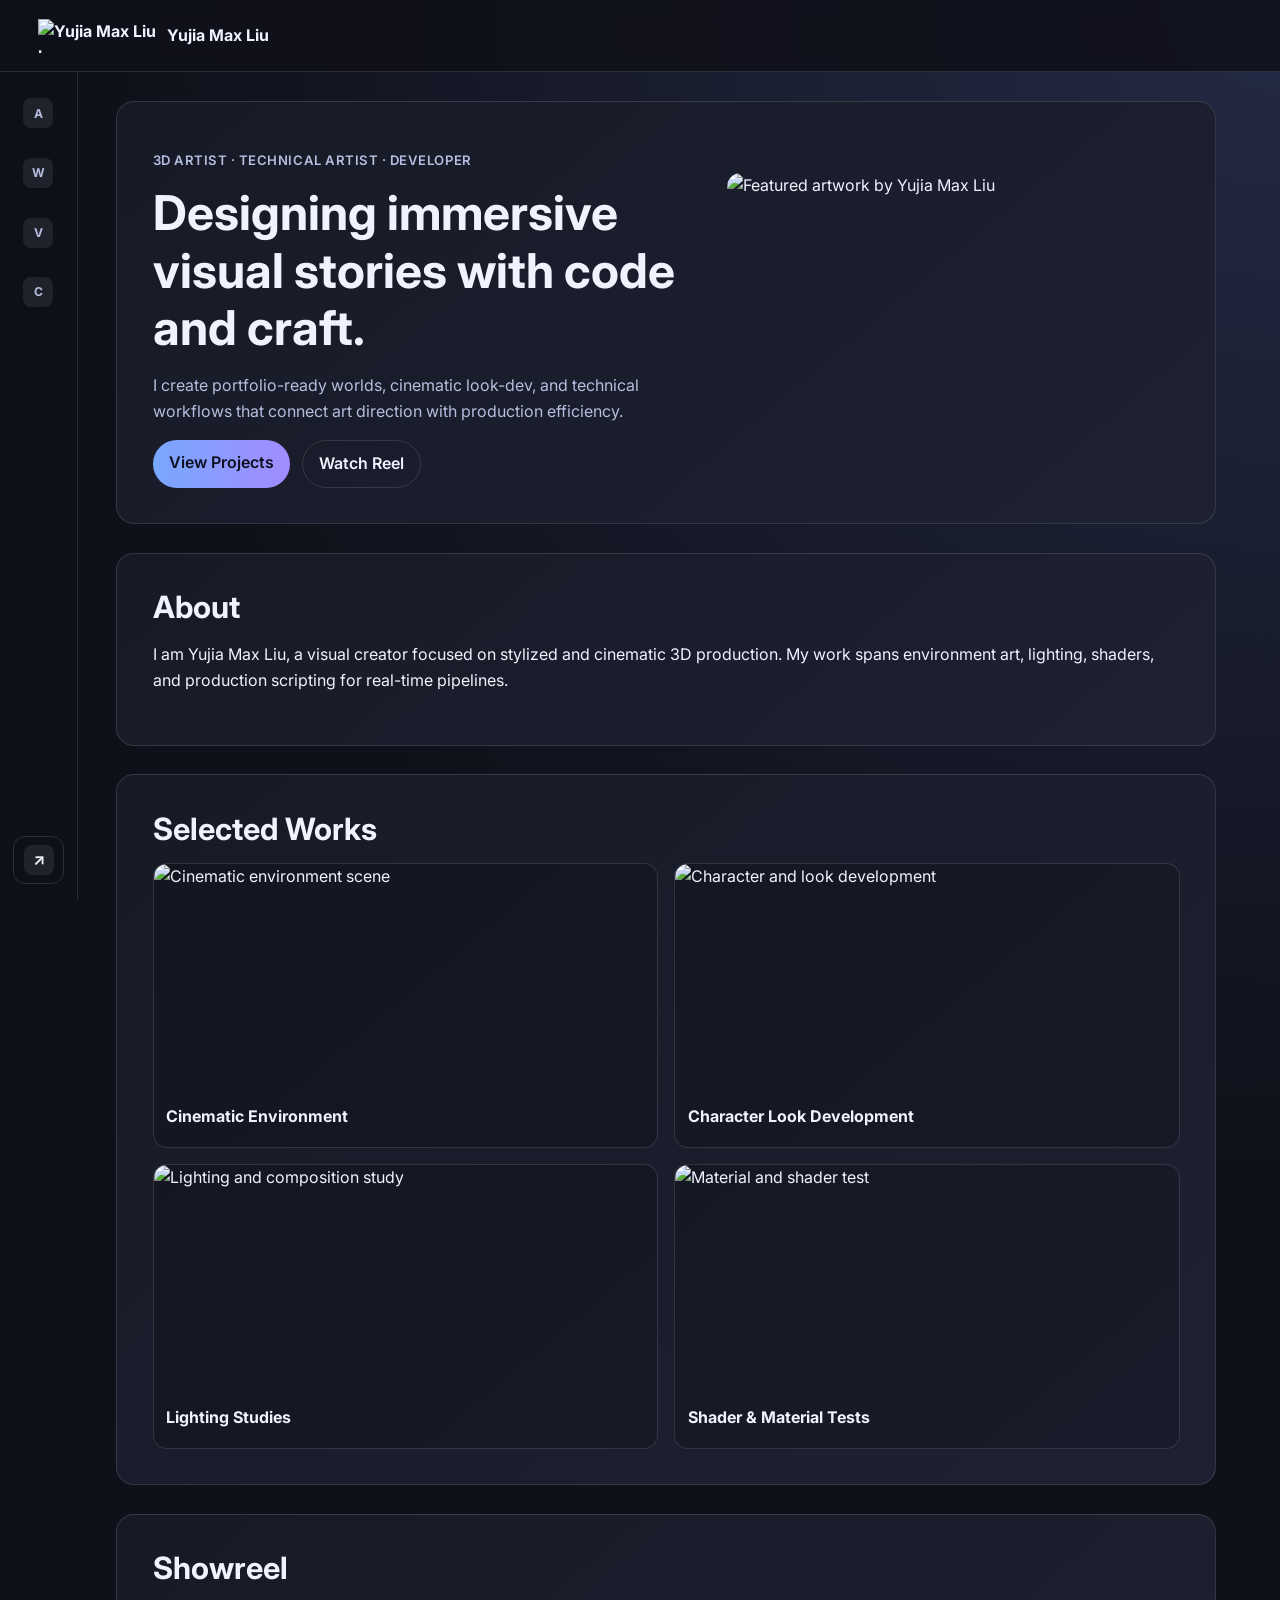
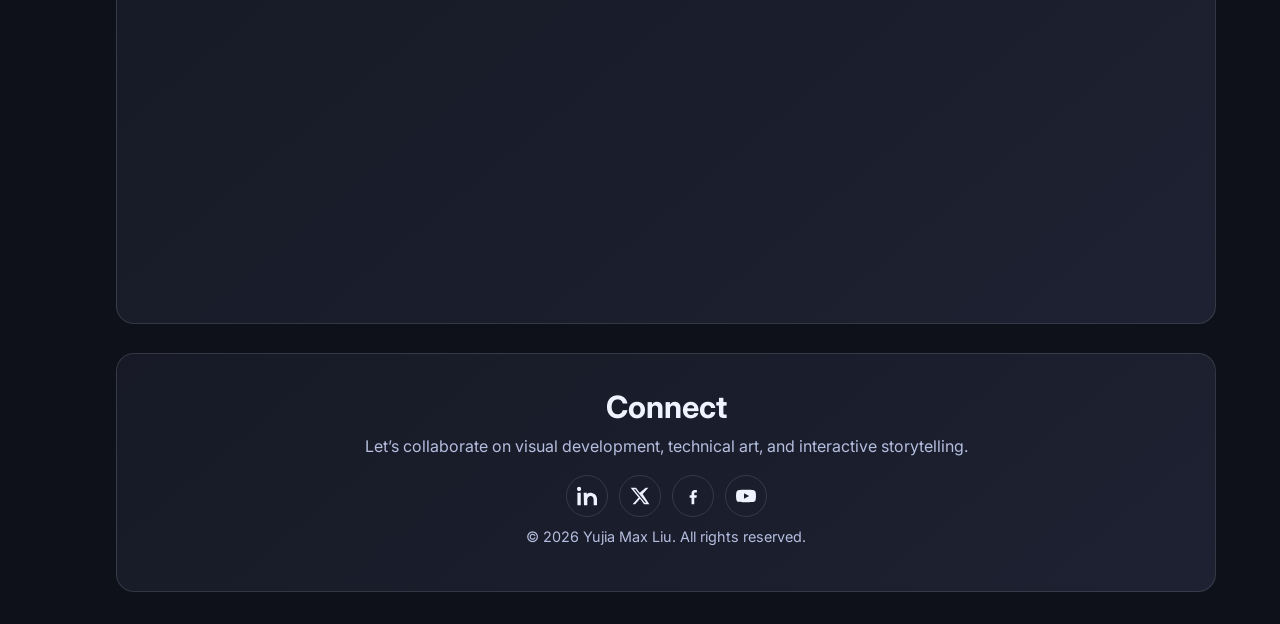
==== index.html @ c470c007 "Refine sidebar share area and fix logo proportions" ====
<!DOCTYPE html>
<html lang="en">
  <head>
    <meta charset="UTF-8" />
    <meta name="viewport" content="width=device-width, initial-scale=1.0" />
    <meta
      name="description"
      content="Yujia Max Liu portfolio featuring 3D art, technical art, and creative coding work."
    />
    <title>Yujia Max Liu | Portfolio</title>
    <link rel="preconnect" href="https://fonts.googleapis.com" />
    <link rel="preconnect" href="https://fonts.gstatic.com" crossorigin />
    <link
      href="https://fonts.googleapis.com/css2?family=Inter:wght@400;500;600;700;800&display=swap"
      rel="stylesheet"
    />
    <link rel="stylesheet" href="style.css" />
  </head>
  <body>
    <header class="top-bar" id="top">
      <a class="brand" href="#top">
        <img
          src="Resources/Wix/HOME _ Yujia Max Liu_files/Liu_WP_Logo_4x.png"
          alt="Yujia Max Liu logo"
        />
        <span>Yujia Max Liu</span>
      </a>

      <button
        class="menu-toggle"
        type="button"
        aria-label="Open navigation menu"
        aria-controls="sidebarNav"
        aria-expanded="false"
      >
        <span></span>
        <span></span>
        <span></span>
      </button>
    </header>

    <div class="sidebar-overlay" data-close-sidebar></div>

    <nav class="sidebar" id="sidebarNav" aria-label="Primary">
      <a href="#about">
        <span class="nav-icon" aria-hidden="true">A</span>
        <span class="nav-label">About</span>
      </a>
      <a href="#works">
        <span class="nav-icon" aria-hidden="true">W</span>
        <span class="nav-label">Works</span>
      </a>
      <a href="#video">
        <span class="nav-icon" aria-hidden="true">V</span>
        <span class="nav-label">Video</span>
      </a>
      <a href="#contact">
        <span class="nav-icon" aria-hidden="true">C</span>
        <span class="nav-label">Contact</span>
      </a>

      <div class="sidebar-share" aria-label="Share links">
        <span class="share-icon" aria-hidden="true">↗</span>
        <div class="share-links">
          <a href="https://www.linkedin.com/in/maxlyj/" target="_blank" rel="noreferrer noopener" aria-label="LinkedIn">
            <svg viewBox="0 0 24 24" role="img" aria-hidden="true"><path d="M4.98 3.5C4.98 4.88 3.86 6 2.48 6S0 4.88 0 3.5 1.12 1 2.5 1s2.48 1.12 2.48 2.5zM.5 8h4V23h-4zM8 8h3.8v2.05h.05c.53-1 1.84-2.05 3.79-2.05C19.9 8 24 10.47 24 16.04V23h-4v-6.14c0-2.93-1.05-4.93-3.68-4.93-2 0-3.18 1.35-3.7 2.65-.2.46-.24 1.1-.24 1.74V23h-4z"/></svg>
          </a>
          <a href="https://twitter.com/MaXLYJ" target="_blank" rel="noreferrer noopener" aria-label="X / Twitter">
            <svg viewBox="0 0 24 24" role="img" aria-hidden="true"><path d="M18.9 2H22l-6.77 7.74L23.2 22h-6.26l-4.9-6.67L6.2 22H3.1l7.25-8.3L.8 2h6.42l4.43 6.08zm-1.1 18h1.73L6.35 3.9H4.5z"/></svg>
          </a>
          <a href="https://www.facebook.com/profile.php?id=100037110704452" target="_blank" rel="noreferrer noopener" aria-label="Facebook">
            <svg viewBox="0 0 24 24" role="img" aria-hidden="true"><path d="M13.5 22v-8h2.7l.4-3H13.5V9.1c0-.86.28-1.44 1.52-1.44h1.65V5.02c-.29-.04-1.27-.12-2.42-.12-2.4 0-4.05 1.47-4.05 4.17V11H8v3h2.25v8z"/></svg>
          </a>
          <a href="https://www.youtube.com/channel/UCsTJWUWtjZ3G5McRhqMrmkw" target="_blank" rel="noreferrer noopener" aria-label="YouTube channel">
            <svg viewBox="0 0 24 24" role="img" aria-hidden="true"><path d="M23.5 7.2a3 3 0 0 0-2.1-2.13C19.5 4.5 12 4.5 12 4.5s-7.5 0-9.4.57A3 3 0 0 0 .5 7.2 31.4 31.4 0 0 0 0 12a31.4 31.4 0 0 0 .5 4.8 3 3 0 0 0 2.1 2.13c1.9.57 9.4.57 9.4.57s7.5 0 9.4-.57a3 3 0 0 0 2.1-2.13A31.4 31.4 0 0 0 24 12a31.4 31.4 0 0 0-.5-4.8zM9.6 15.2V8.8l6.2 3.2z"/></svg>
          </a>
        </div>
      </div>
    </nav>

    <main>
      <section class="hero">
        <div class="hero-copy">
          <p class="eyebrow">3D Artist · Technical Artist · Developer</p>
          <h1>Designing immersive visual stories with code and craft.</h1>
          <p>
            I create portfolio-ready worlds, cinematic look-dev, and technical
            workflows that connect art direction with production efficiency.
          </p>
          <div class="hero-actions">
            <a class="btn primary" href="#works">View Projects</a>
            <a class="btn ghost" href="#video">Watch Reel</a>
          </div>
        </div>

        <div class="hero-media">
          <img
            src="Resources/Wix/HOME _ Yujia Max Liu_files/6275d4_dedc3d0f1b80454eb3e0818931d1a4f1~mv2.jpg"
            alt="Featured artwork by Yujia Max Liu"
          />
        </div>
      </section>

      <section class="about" id="about">
        <h2>About</h2>
        <p>
          I am Yujia Max Liu, a visual creator focused on stylized and cinematic
          3D production. My work spans environment art, lighting, shaders, and
          production scripting for real-time pipelines.
        </p>
      </section>

      <section class="works" id="works">
        <h2>Selected Works</h2>
        <div class="gallery">
          <article class="card">
            <img
              src="Resources/Wix/HOME _ Yujia Max Liu_files/6275d4_0acb6eb0a34d41fc8f08f3c4eae91ecbf000.jpg"
              alt="Cinematic environment scene"
            />
            <h3>Cinematic Environment</h3>
          </article>
          <article class="card">
            <img
              src="Resources/Wix/HOME _ Yujia Max Liu_files/6275d4_a7082ee4aa4f4a4790658c0bfb7d6c0af000.jpg"
              alt="Character and look development"
            />
            <h3>Character Look Development</h3>
          </article>
          <article class="card">
            <img
              src="Resources/Wix/HOME _ Yujia Max Liu_files/6275d4_79561fe54d1d4c429bf66be91875a65af000.jpg"
              alt="Lighting and composition study"
            />
            <h3>Lighting Studies</h3>
          </article>
          <article class="card">
            <img
              src="Resources/Wix/HOME _ Yujia Max Liu_files/6275d4_3a7cfeefce354f47a3798ec24745223e~mv2.jpg"
              alt="Material and shader test"
            />
            <h3>Shader & Material Tests</h3>
          </article>
        </div>
      </section>

      <section class="video" id="video">
        <h2>Showreel</h2>
        <div class="video-grid">
          <iframe
            src="https://www.youtube.com/embed/iWwiLjxCKfI"
            title="Yujia Max Liu showreel"
            loading="lazy"
            allow="accelerometer; autoplay; clipboard-write; encrypted-media; gyroscope; picture-in-picture; web-share"
            allowfullscreen
          ></iframe>
          <iframe
            src="https://www.youtube.com/embed/Go_2zuEATvg"
            title="Yujia Max Liu featured breakdown"
            loading="lazy"
            allow="accelerometer; autoplay; clipboard-write; encrypted-media; gyroscope; picture-in-picture; web-share"
            allowfullscreen
          ></iframe>
        </div>
      </section>
    </main>

    <footer class="site-footer" id="contact">
      <h2>Connect</h2>
      <p>
        Let’s collaborate on visual development, technical art, and interactive
        storytelling.
      </p>
      <div class="social-links" aria-label="Social media links">
        <a
          href="https://www.linkedin.com/in/maxlyj/"
          target="_blank"
          rel="noreferrer noopener"
          aria-label="LinkedIn"
        >
          <svg viewBox="0 0 24 24" role="img" aria-hidden="true"><path d="M4.98 3.5C4.98 4.88 3.86 6 2.48 6S0 4.88 0 3.5 1.12 1 2.5 1s2.48 1.12 2.48 2.5zM.5 8h4V23h-4zM8 8h3.8v2.05h.05c.53-1 1.84-2.05 3.79-2.05C19.9 8 24 10.47 24 16.04V23h-4v-6.14c0-2.93-1.05-4.93-3.68-4.93-2 0-3.18 1.35-3.7 2.65-.2.46-.24 1.1-.24 1.74V23h-4z"/></svg>
        </a>
        <a
          href="https://twitter.com/MaXLYJ"
          target="_blank"
          rel="noreferrer noopener"
          aria-label="X / Twitter"
        >
          <svg viewBox="0 0 24 24" role="img" aria-hidden="true"><path d="M18.9 2H22l-6.77 7.74L23.2 22h-6.26l-4.9-6.67L6.2 22H3.1l7.25-8.3L.8 2h6.42l4.43 6.08zm-1.1 18h1.73L6.35 3.9H4.5z"/></svg>
        </a>
        <a
          href="https://www.facebook.com/profile.php?id=100037110704452"
          target="_blank"
          rel="noreferrer noopener"
          aria-label="Facebook"
        >
          <svg viewBox="0 0 24 24" role="img" aria-hidden="true"><path d="M13.5 22v-8h2.7l.4-3H13.5V9.1c0-.86.28-1.44 1.52-1.44h1.65V5.02c-.29-.04-1.27-.12-2.42-.12-2.4 0-4.05 1.47-4.05 4.17V11H8v3h2.25v8z"/></svg>
        </a>
        <a
          href="https://www.youtube.com/channel/UCsTJWUWtjZ3G5McRhqMrmkw"
          target="_blank"
          rel="noreferrer noopener"
          aria-label="YouTube channel"
        >
          <svg viewBox="0 0 24 24" role="img" aria-hidden="true"><path d="M23.5 7.2a3 3 0 0 0-2.1-2.13C19.5 4.5 12 4.5 12 4.5s-7.5 0-9.4.57A3 3 0 0 0 .5 7.2 31.4 31.4 0 0 0 0 12a31.4 31.4 0 0 0 .5 4.8 3 3 0 0 0 2.1 2.13c1.9.57 9.4.57 9.4.57s7.5 0 9.4-.57a3 3 0 0 0 2.1-2.13A31.4 31.4 0 0 0 24 12a31.4 31.4 0 0 0-.5-4.8zM9.6 15.2V8.8l6.2 3.2z"/></svg>
        </a>
      </div>
      <p class="copyright">
        © <span id="year"></span> Yujia Max Liu. All rights reserved.
      </p>
    </footer>

    <script src="script.js"></script>
  </body>
</html>
---- style.css ----
:root {
  --bg: #0f111a;
  --panel: #171a26;
  --panel-2: #1d2131;
  --text: #eff2ff;
  --muted: #b5bedf;
  --accent: #78a8ff;
  --accent-2: #a28bff;
  --line: rgba(255, 255, 255, 0.12);
  --top-bar-height: 72px;
  --sidebar-collapsed: 78px;
  --sidebar-expanded: 230px;
}

* {
  box-sizing: border-box;
}

html,
body {
  margin: 0;
  padding: 0;
}

body {
  font-family: "Inter", system-ui, -apple-system, sans-serif;
  color: var(--text);
  background: radial-gradient(circle at top right, #232a44 0%, var(--bg) 45%);
  line-height: 1.6;
  min-height: 100vh;
}

body.sidebar-open {
  overflow: hidden;
}

a {
  color: inherit;
}

.top-bar {
  position: sticky;
  top: 0;
  z-index: 30;
  min-height: var(--top-bar-height);
  display: flex;
  justify-content: space-between;
  align-items: center;
  padding: 0.9rem clamp(1rem, 3vw, 3rem);
  backdrop-filter: blur(8px);
  background: rgba(15, 17, 26, 0.88);
  border-bottom: 1px solid var(--line);
}

.brand {
  display: inline-flex;
  align-items: center;
  gap: 0.55rem;
  text-decoration: none;
  font-weight: 700;
}

.brand img {
  height: 34px;
  width: auto;
  max-width: 120px;
  object-fit: contain;
}

.menu-toggle {
  width: 44px;
  height: 44px;
  border-radius: 12px;
  border: 1px solid var(--line);
  background: rgba(255, 255, 255, 0.03);
  display: none;
  align-items: center;
  justify-content: center;
  gap: 0.28rem;
  flex-direction: column;
  cursor: pointer;
}

.menu-toggle span {
  width: 17px;
  height: 2px;
  border-radius: 999px;
  background: var(--text);
}

.sidebar {
  position: fixed;
  left: 0;
  top: var(--top-bar-height);
  height: calc(100vh - var(--top-bar-height));
  width: var(--sidebar-collapsed);
  z-index: 25;
  background: rgba(15, 17, 26, 0.92);
  border-right: 1px solid var(--line);
  padding: 1rem 0.8rem;
  display: flex;
  flex-direction: column;
  gap: 0.55rem;
  transition: width 0.35s ease, transform 0.32s ease;
  overflow: hidden;
}

.sidebar:hover,
.sidebar:focus-within {
  width: var(--sidebar-expanded);
}

.sidebar a {
  text-decoration: none;
  display: flex;
  align-items: center;
  gap: 0.7rem;
  padding: 0.65rem;
  border-radius: 12px;
  color: var(--muted);
  white-space: nowrap;
}

.sidebar a:hover {
  background: rgba(120, 168, 255, 0.12);
  color: var(--text);
}


.sidebar-share {
  margin-top: auto;
  border: 1px solid var(--line);
  border-radius: 12px;
  padding: 0.5rem;
  display: flex;
  align-items: center;
  justify-content: center;
  min-height: 44px;
  overflow: hidden;
}

.share-icon {
  display: grid;
  place-items: center;
  width: 30px;
  height: 30px;
  border-radius: 8px;
  background: rgba(255, 255, 255, 0.08);
  color: var(--text);
  font-size: 1rem;
  font-weight: 700;
}

.share-links {
  display: flex;
  gap: 0.45rem;
  opacity: 0;
  max-width: 0;
  transform: translateX(-6px);
  transition: opacity 0.22s ease, transform 0.22s ease, max-width 0.28s ease;
}

.share-links a {
  width: 30px;
  height: 30px;
  min-width: 30px;
  padding: 0;
  border-radius: 8px;
  display: grid;
  place-items: center;
  color: var(--text);
}

.share-links a:hover {
  background: rgba(120, 168, 255, 0.2);
}

.share-links svg {
  width: 16px;
  height: 16px;
  fill: currentColor;
}

.sidebar:hover .share-icon,
.sidebar:focus-within .share-icon {
  display: none;
}

.sidebar:hover .share-links,
.sidebar:focus-within .share-links {
  opacity: 1;
  max-width: 180px;
  transform: translateX(0);
}

.nav-icon {
  min-width: 30px;
  width: 30px;
  height: 30px;
  border-radius: 8px;
  display: grid;
  place-items: center;
  background: rgba(255, 255, 255, 0.08);
  font-size: 0.76rem;
  font-weight: 700;
  letter-spacing: 0.02em;
}

.nav-label {
  opacity: 0;
  transform: translateX(-6px);
  transition: opacity 0.22s ease, transform 0.22s ease;
}

.sidebar:hover .nav-label,
.sidebar:focus-within .nav-label {
  opacity: 1;
  transform: translateX(0);
}

.sidebar-overlay {
  display: none;
}

main,
.site-footer {
  width: min(1100px, 92vw);
  margin-left: calc(var(--sidebar-collapsed) + 2.4rem);
  margin-right: auto;
}

.hero,
.about,
.works,
.video,
.site-footer {
  margin-top: 1.8rem;
  border: 1px solid var(--line);
  border-radius: 18px;
  background: linear-gradient(140deg, var(--panel) 0%, var(--panel-2) 100%);
  padding: clamp(1.1rem, 3vw, 2.2rem);
}

.hero {
  display: grid;
  gap: 1.3rem;
  grid-template-columns: 1.1fr 0.9fr;
  align-items: center;
}

.eyebrow {
  color: var(--accent);
  font-weight: 600;
  letter-spacing: 0.04em;
  text-transform: uppercase;
  font-size: 0.82rem;
}

h1,
h2,
h3 {
  margin: 0 0 0.5rem;
  line-height: 1.2;
}

h1 {
  font-size: clamp(1.8rem, 4.1vw, 3rem);
}

h2 {
  font-size: clamp(1.3rem, 2.4vw, 2rem);
}

.hero-copy p {
  color: var(--muted);
}

.hero-actions {
  margin-top: 1rem;
  display: flex;
  gap: 0.8rem;
  flex-wrap: wrap;
}

.btn {
  text-decoration: none;
  font-weight: 600;
  border-radius: 999px;
  padding: 0.64rem 1rem;
  border: 1px solid var(--line);
}

.btn.primary {
  background: linear-gradient(90deg, var(--accent) 0%, var(--accent-2) 100%);
  color: #0e1020;
  border: none;
}

.btn.ghost {
  color: var(--text);
}

.hero-media img {
  width: 100%;
  border-radius: 14px;
  object-fit: cover;
  min-height: 280px;
}

.gallery {
  margin-top: 1rem;
  display: grid;
  grid-template-columns: repeat(2, minmax(0, 1fr));
  gap: 1rem;
}

.card {
  border: 1px solid var(--line);
  border-radius: 14px;
  overflow: hidden;
  background: rgba(0, 0, 0, 0.16);
}

.card img {
  width: 100%;
  height: 230px;
  object-fit: cover;
  display: block;
}

.card h3 {
  padding: 0.8rem;
  font-size: 1rem;
}

.video-grid {
  margin-top: 1rem;
  display: grid;
  grid-template-columns: repeat(2, minmax(0, 1fr));
  gap: 1rem;
}

.video-grid iframe {
  width: 100%;
  aspect-ratio: 16 / 9;
  border: 0;
  border-radius: 12px;
}

.site-footer {
  margin-bottom: 2rem;
  text-align: center;
}

.site-footer p {
  color: var(--muted);
  margin: 0.5rem auto;
  max-width: 62ch;
}

.social-links {
  margin-top: 1rem;
  display: flex;
  justify-content: center;
  gap: 0.7rem;
}

.social-links a {
  width: 42px;
  height: 42px;
  border-radius: 50%;
  border: 1px solid var(--line);
  display: grid;
  place-items: center;
  transition: transform 0.2s ease, border-color 0.2s ease;
}

.social-links a:hover {
  transform: translateY(-2px);
  border-color: var(--accent);
}

.social-links svg {
  width: 20px;
  height: 20px;
  fill: var(--text);
}

.copyright {
  margin-top: 0.9rem;
  font-size: 0.9rem;
}

@media (max-width: 980px) {
  .menu-toggle {
    display: inline-flex;
  }

  .sidebar {
    width: min(78vw, 290px);
    transform: translateX(-100%);
    box-shadow: none;
  }

  .sidebar:hover,
  .sidebar:focus-within {
    width: min(78vw, 290px);
  }

  .sidebar .nav-label {
    opacity: 1;
    transform: none;
  }


  .sidebar .share-icon {
    display: none;
  }

  .sidebar .share-links {
    opacity: 1;
    max-width: 180px;
    transform: none;
  }

  .sidebar.is-open {
    transform: translateX(0);
    box-shadow: 14px 0 28px rgba(0, 0, 0, 0.45);
  }

  .sidebar-overlay {
    display: block;
    position: fixed;
    inset: var(--top-bar-height) 0 0 0;
    background: rgba(3, 6, 18, 0.6);
    z-index: 24;
    opacity: 0;
    pointer-events: none;
    transition: opacity 0.3s ease;
  }

  .sidebar-overlay.is-open {
    opacity: 1;
    pointer-events: auto;
  }

  main,
  .site-footer {
    width: min(1100px, 92vw);
    margin: 0 auto;
  }
}

@media (max-width: 860px) {
  .hero,
  .video-grid {
    grid-template-columns: 1fr;
  }
}

@media (max-width: 640px) {
  .brand span {
    font-size: 0.96rem;
  }

  .gallery {
    grid-template-columns: 1fr;
  }

  .card img {
    height: 210px;
  }
}
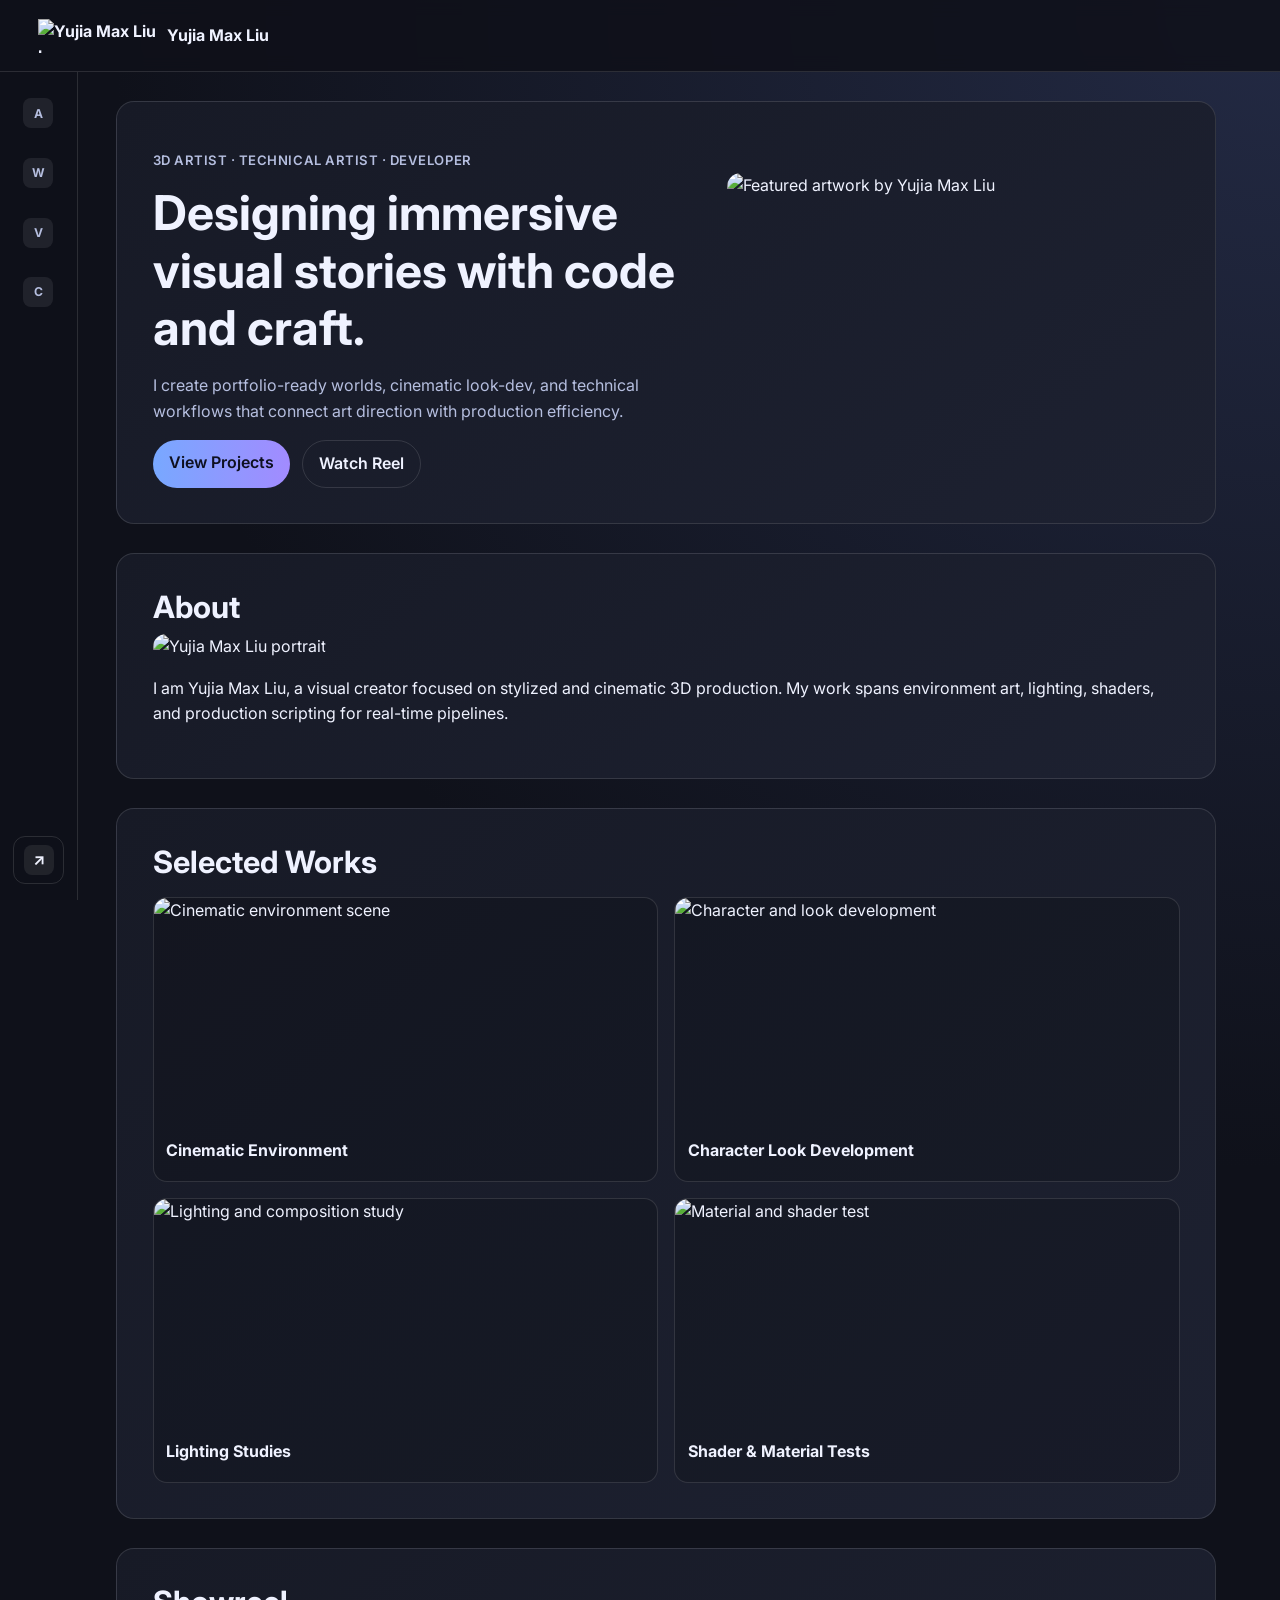
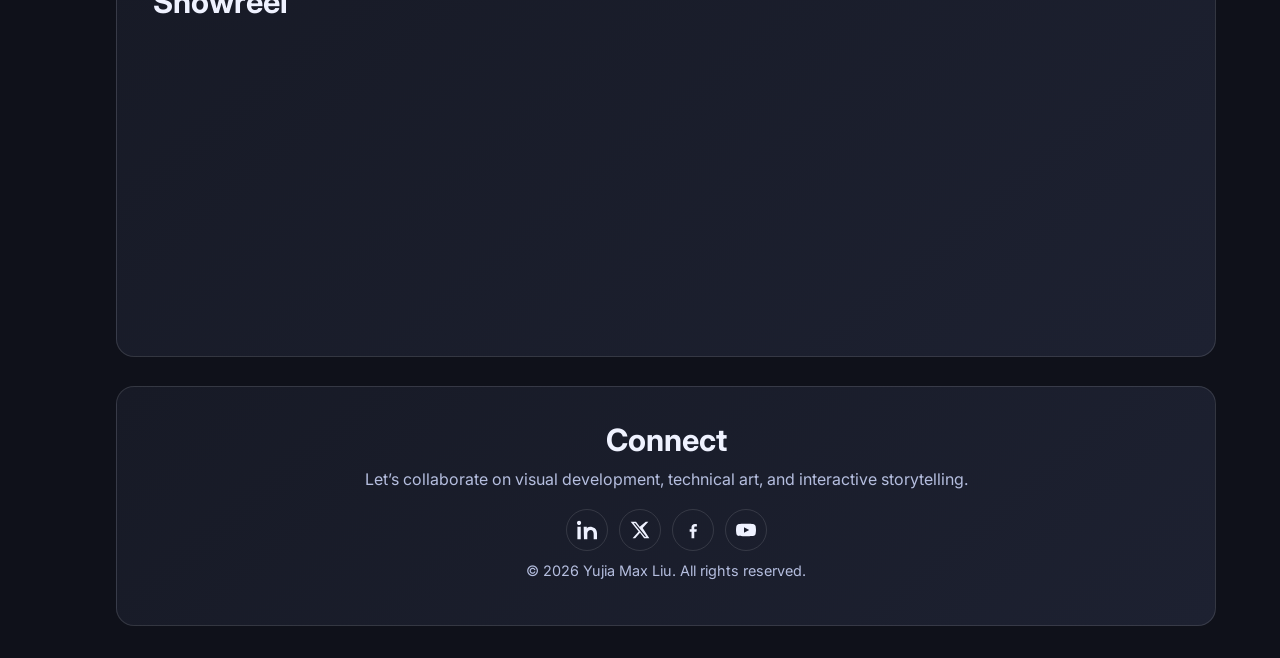
==== commit 06a8a18d: "Submit featured recommendation ref, move up the share icons." ====
--- a/index.html
+++ b/index.html
@@ -15,6 +15,7 @@
       rel="stylesheet"
     />
     <link rel="stylesheet" href="style.css" />
+    <!-- Retry deployment after transient GitHub Pages 502 annotation -->
   </head>
   <body>
     <header class="top-bar" id="top">
@@ -103,6 +104,7 @@
 
       <section class="about" id="about">
         <h2>About</h2>
+        <img src="images/YujiaMaxLiu_Web.jpg" alt="Yujia Max Liu portrait" />
         <p>
           I am Yujia Max Liu, a visual creator focused on stylized and cinematic
           3D production. My work spans environment art, lighting, shaders, and
--- a/style.css
+++ b/style.css
@@ -275,6 +275,12 @@
   color: var(--muted);
 }
 
+.about img {
+  border-radius: 14px;
+  align-items: center;
+
+}
+
 .hero-actions {
   margin-top: 1rem;
   display: flex;
@@ -400,6 +406,7 @@
     width: min(78vw, 290px);
     transform: translateX(-100%);
     box-shadow: none;
+    padding-bottom: calc(4.5rem + env(safe-area-inset-bottom, 0px));
   }
 
   .sidebar:hover,
@@ -421,6 +428,13 @@
     opacity: 1;
     max-width: 180px;
     transform: none;
+  }
+
+  .sidebar-share {
+    /* Mobile browsers show a bottom URL bar. */
+    /* It can cover the share links. */
+    /* Move this block up by 3rem to keep links visible. */
+    margin-bottom: calc(3rem + env(safe-area-inset-bottom, 0px));
   }
 
   .sidebar.is-open {
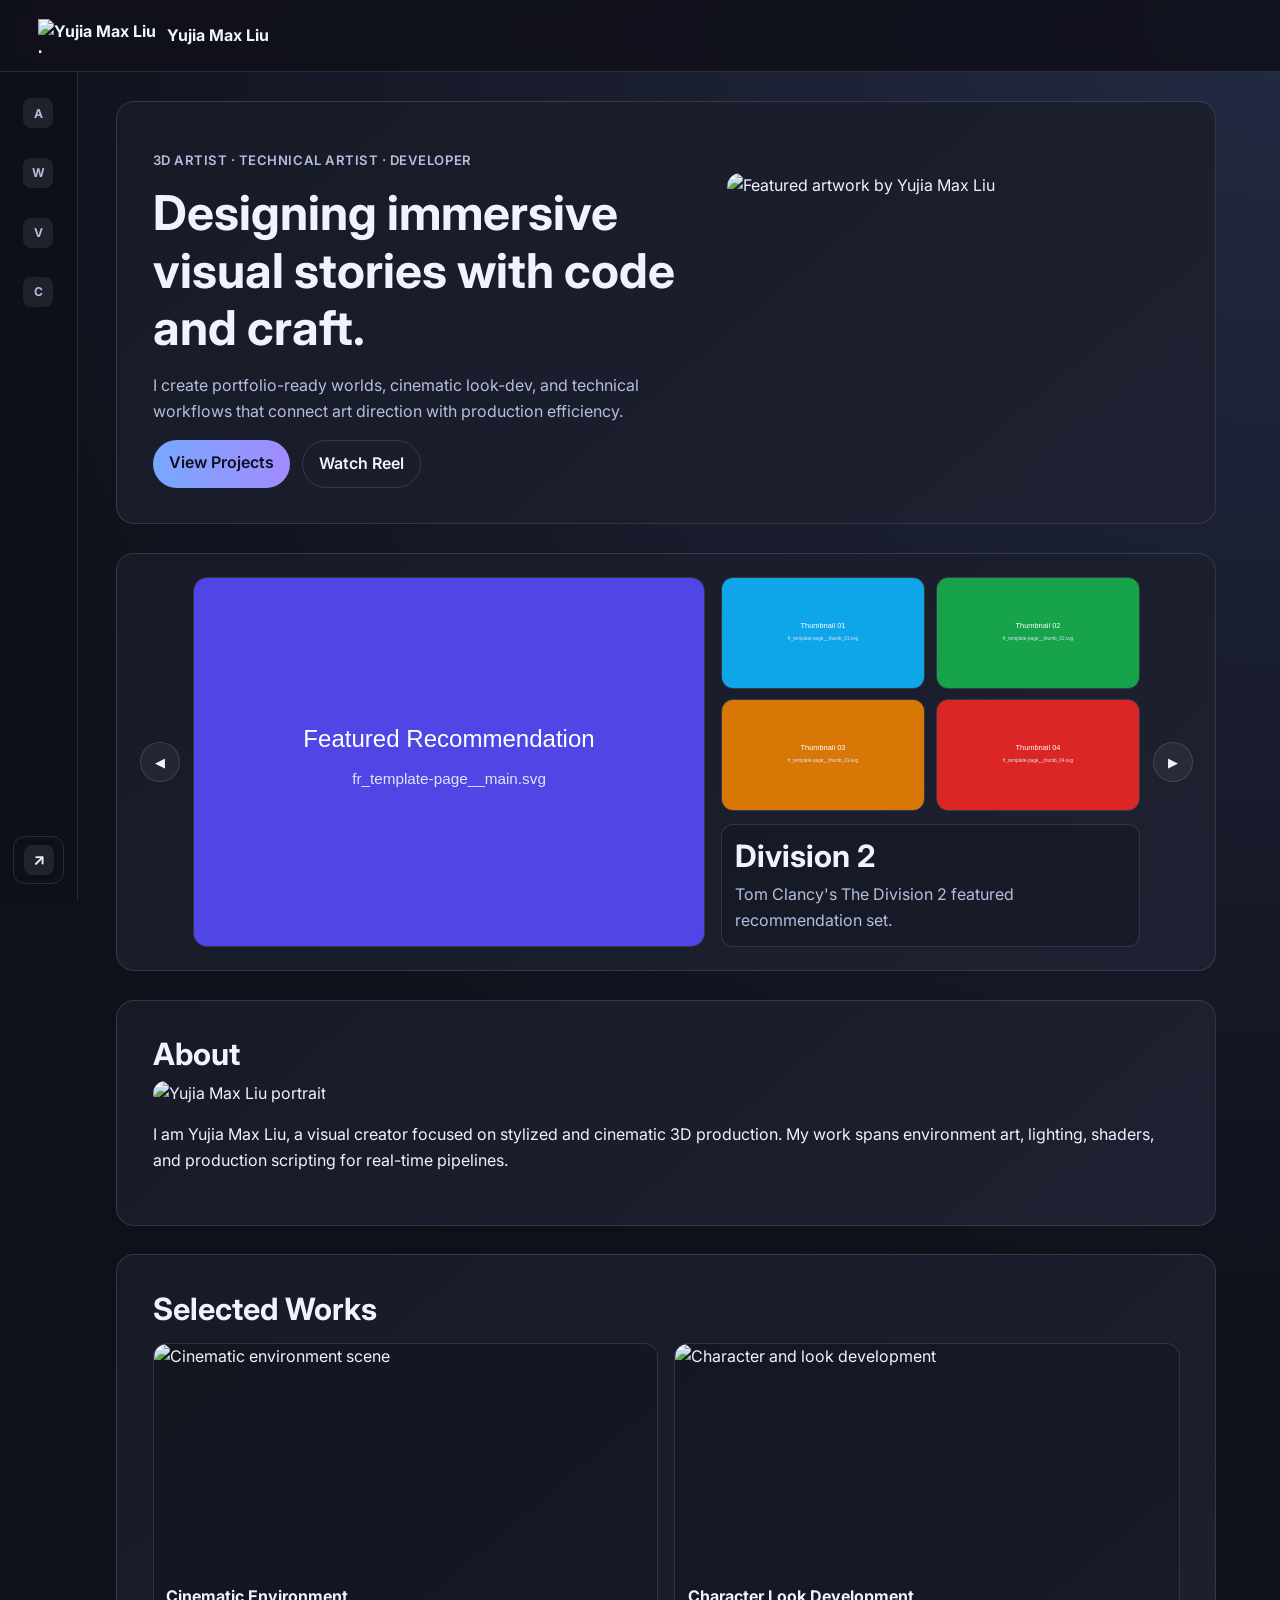
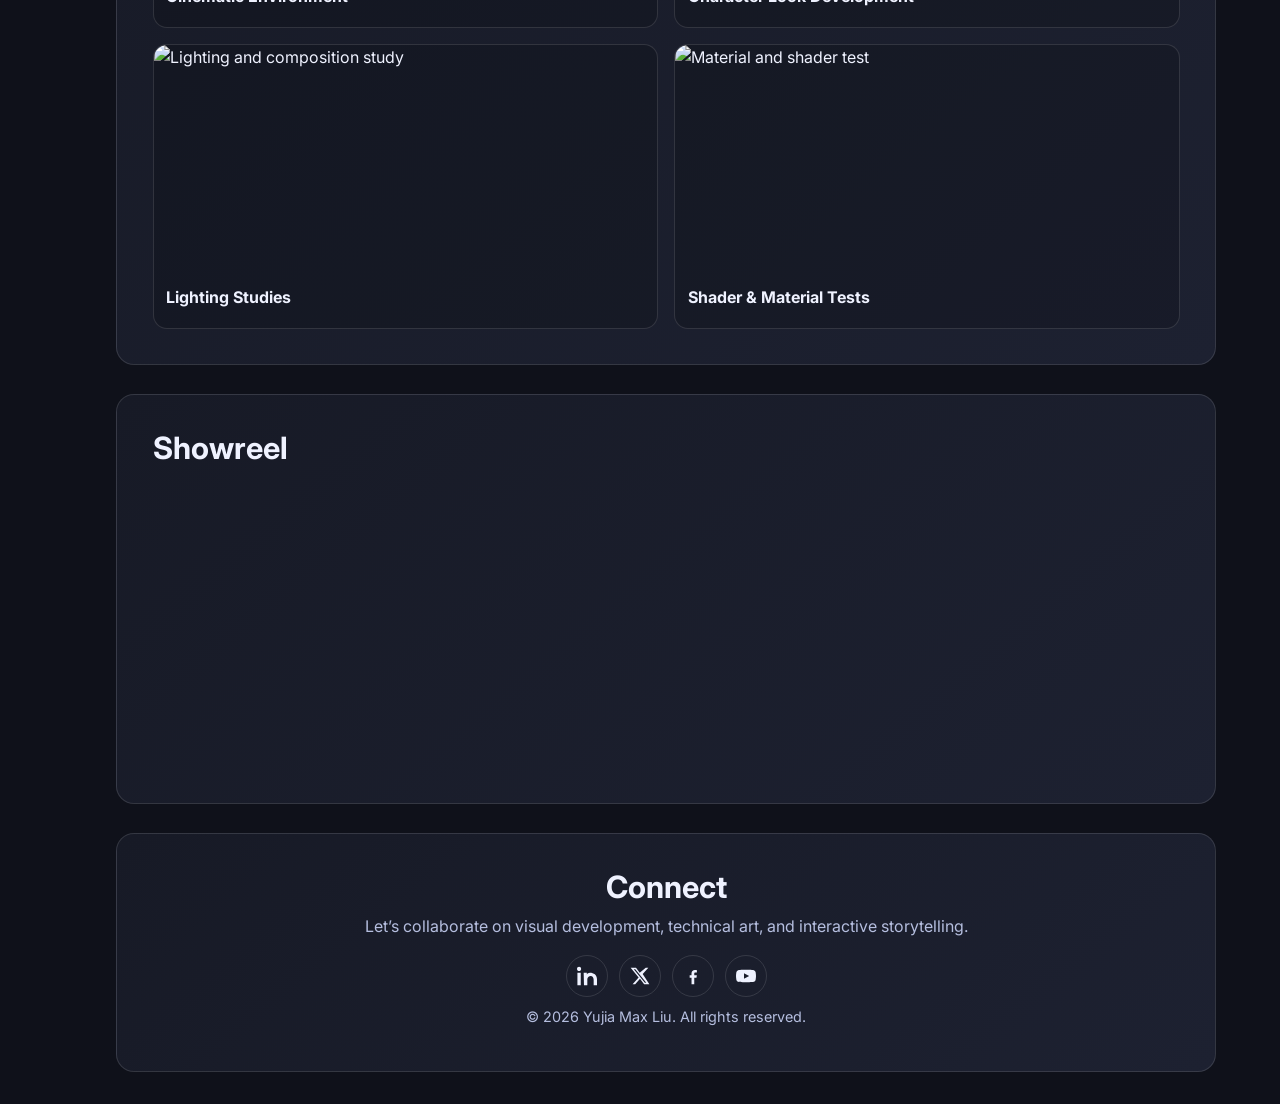
==== commit 06092847: "Add featured recommendations carousel and four generated pages" ====
--- a/index.html
+++ b/index.html
@@ -102,6 +102,28 @@
         </div>
       </section>
 
+      <section class="featured-recommendations" id="featured-recommendations" aria-label="Featured and Recommendations">
+        <button class="fr-nav fr-nav-prev" type="button" aria-label="Show previous featured recommendation">◀</button>
+        <a class="fr-card" id="fr-card-link" href="template-content.html">
+          <div class="fr-media-main">
+            <img id="fr-main-image" src="Resources/Featured Recommendations/pages/fr-division-2/fr_division-2__main.svg" alt="Division 2 main featured image" />
+          </div>
+          <div class="fr-media-side">
+            <div class="fr-thumbs" id="fr-thumbs" role="list"></div>
+            <div class="fr-description">
+              <h2 id="fr-title">Division 2</h2>
+              <p id="fr-description">Tom Clancy's The Division 2 featured recommendation set.</p>
+            </div>
+          </div>
+        </a>
+        <button class="fr-nav fr-nav-next" type="button" aria-label="Show next featured recommendation">▶</button>
+        <div class="fr-warning" id="fr-warning" hidden>
+          <strong>⚠ Naming issue detected</strong>
+          <ul id="fr-warning-list"></ul>
+        </div>
+      </section>
+
+
       <section class="about" id="about">
         <h2>About</h2>
         <img src="images/YujiaMaxLiu_Web.jpg" alt="Yujia Max Liu portrait" />
--- a/style.css
+++ b/style.css
@@ -229,6 +229,117 @@
   margin-right: auto;
 }
 
+.featured-recommendations {
+  margin-top: 1.8rem;
+  border: 1px solid var(--line);
+  border-radius: 18px;
+  background: linear-gradient(140deg, var(--panel) 0%, var(--panel-2) 100%);
+  padding: clamp(1rem, 2.5vw, 1.4rem);
+  display: grid;
+  grid-template-columns: auto 1fr auto;
+  align-items: center;
+  gap: 0.8rem;
+}
+
+.fr-card {
+  display: grid;
+  grid-template-columns: 1.1fr 0.9fr;
+  gap: 1rem;
+  text-decoration: none;
+  min-width: 0;
+}
+
+.fr-media-main img {
+  width: 100%;
+  height: 100%;
+  min-height: 300px;
+  object-fit: cover;
+  border-radius: 14px;
+  border: 1px solid var(--line);
+}
+
+.fr-media-side {
+  display: grid;
+  gap: 0.8rem;
+  align-content: start;
+}
+
+.fr-thumbs {
+  display: grid;
+  grid-template-columns: repeat(2, minmax(0, 1fr));
+  gap: 0.65rem;
+}
+
+.fr-thumb {
+  border: 1px solid var(--line);
+  border-radius: 12px;
+  overflow: hidden;
+  padding: 0;
+  background: transparent;
+  cursor: pointer;
+}
+
+.fr-thumb img {
+  width: 100%;
+  height: 110px;
+  object-fit: cover;
+  display: block;
+}
+
+.fr-thumb:hover,
+.fr-thumb:focus-visible,
+.fr-thumb.is-active {
+  border-color: var(--accent);
+  box-shadow: 0 0 0 2px rgba(120, 168, 255, 0.2);
+}
+
+.fr-description {
+  border: 1px solid var(--line);
+  border-radius: 12px;
+  padding: 0.8rem;
+  background: rgba(0, 0, 0, 0.15);
+}
+
+.fr-description p {
+  margin: 0;
+  color: var(--muted);
+}
+
+.fr-nav {
+  width: 40px;
+  height: 40px;
+  border-radius: 999px;
+  border: 1px solid var(--line);
+  background: rgba(255, 255, 255, 0.05);
+  color: var(--text);
+  cursor: pointer;
+}
+
+.fr-nav:hover,
+.fr-nav:focus-visible {
+  border-color: var(--accent);
+}
+
+.featured-recommendations.has-warning {
+  border-color: #f4b860;
+  box-shadow: 0 0 0 2px rgba(244, 184, 96, 0.25);
+}
+
+.fr-warning {
+  grid-column: 1 / -1;
+  margin-top: 0.5rem;
+  border: 1px solid #f4b860;
+  border-radius: 10px;
+  background: rgba(244, 184, 96, 0.14);
+  padding: 0.6rem 0.8rem;
+  color: #ffd9a1;
+}
+
+.fr-warning ul {
+  margin: 0.4rem 0 0;
+  padding-left: 1.1rem;
+}
+
 .hero,
 .about,
 .works,
@@ -467,8 +578,20 @@
 
 @media (max-width: 860px) {
   .hero,
-  .video-grid {
+  .video-grid,
+  .fr-card {
     grid-template-columns: 1fr;
+  }
+}
+
+@media (max-width: 760px) {
+  .featured-recommendations {
+    grid-template-columns: 1fr;
+  }
+
+  .fr-nav {
+    width: 100%;
+    border-radius: 10px;
   }
 }
 
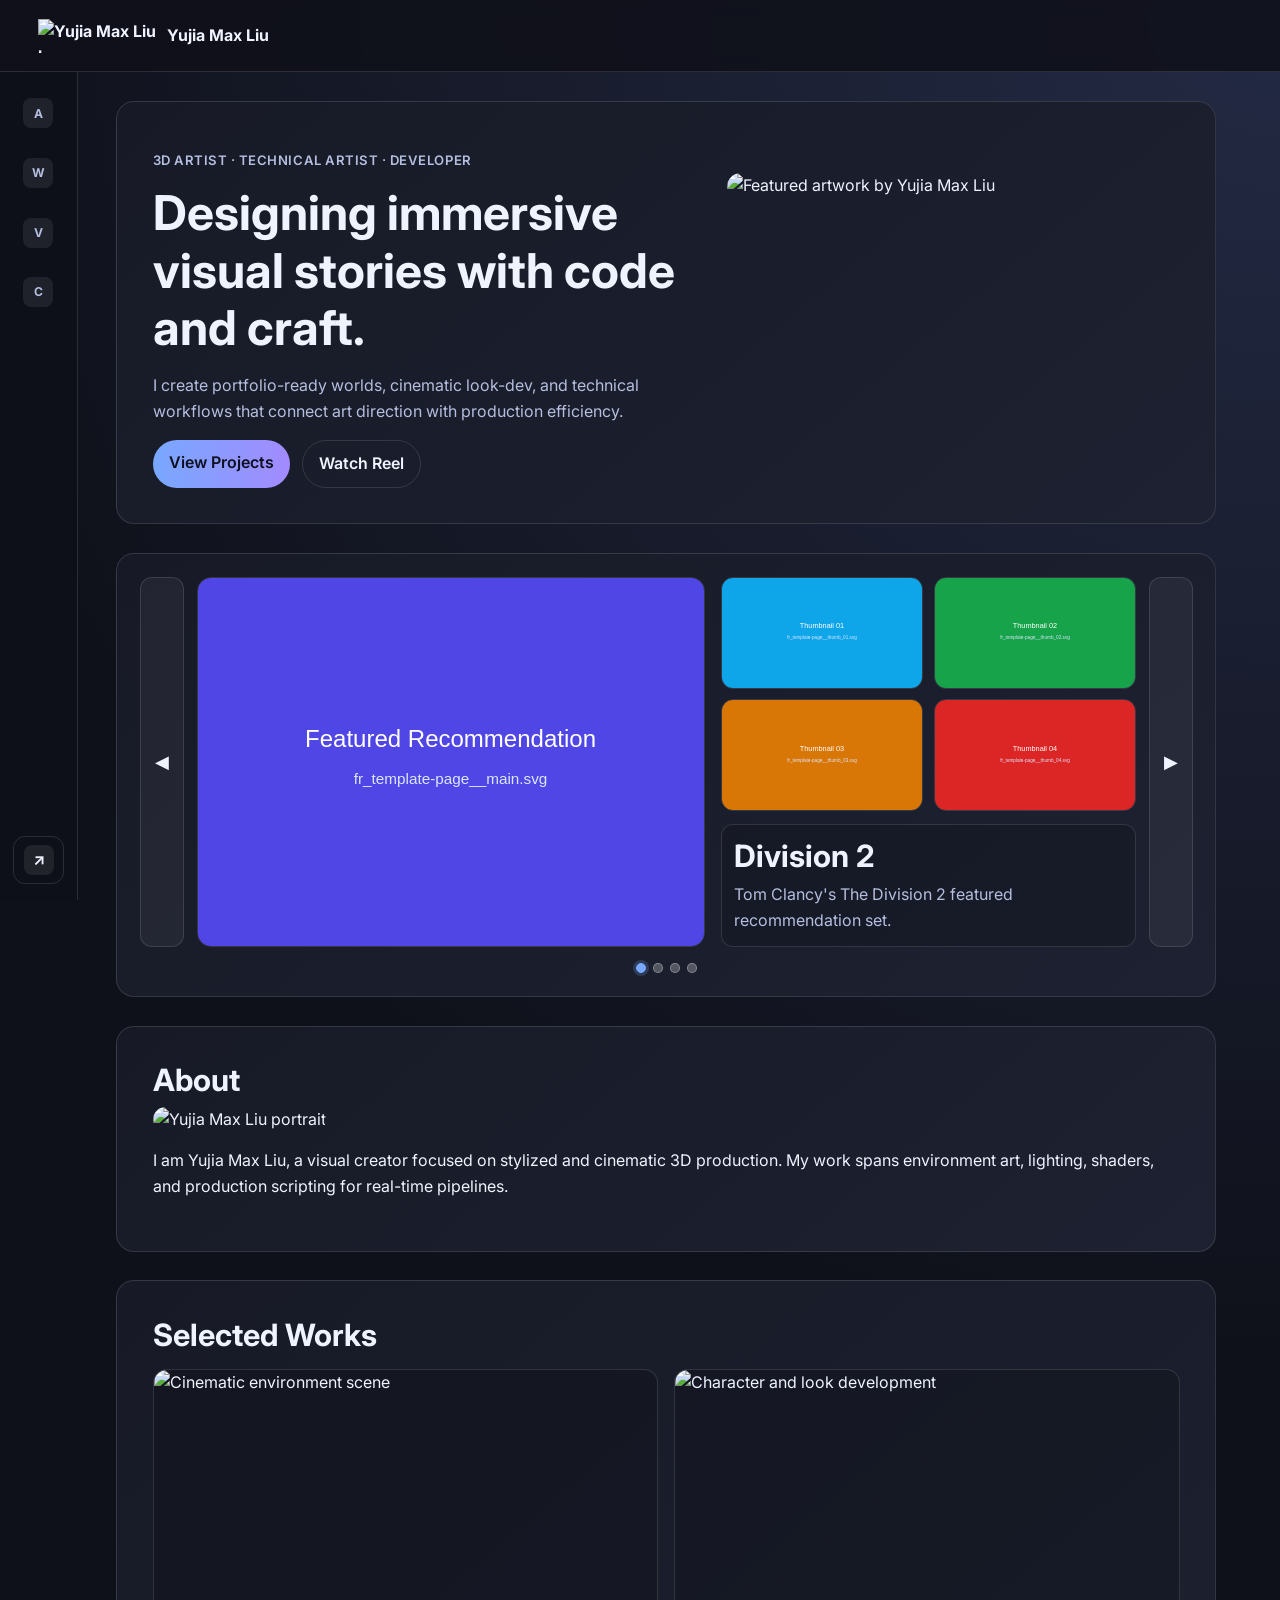
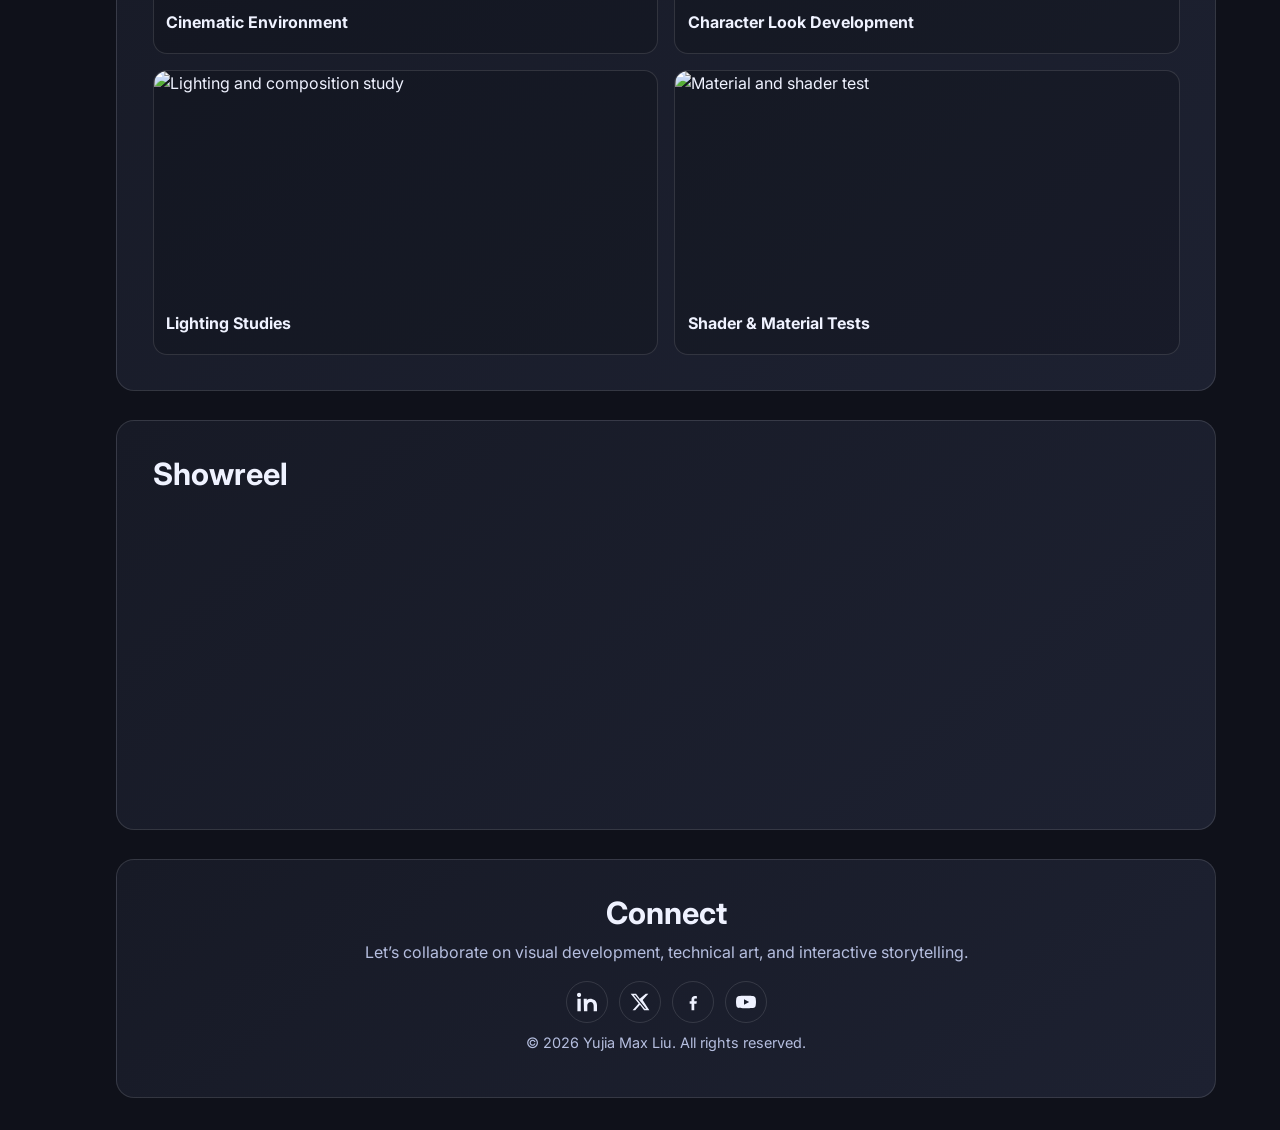
==== commit e258f03d: "Refine featured recommendations controls and indicator behavior" ====
--- a/index.html
+++ b/index.html
@@ -117,6 +117,7 @@
           </div>
         </a>
         <button class="fr-nav fr-nav-next" type="button" aria-label="Show next featured recommendation">▶</button>
+        <div class="fr-page-indicator" id="fr-page-indicator" aria-label="Featured recommendation pages"></div>
         <div class="fr-warning" id="fr-warning" hidden>
           <strong>⚠ Naming issue detected</strong>
           <ul id="fr-warning-list"></ul>
--- a/style.css
+++ b/style.css
@@ -237,7 +237,7 @@
   padding: clamp(1rem, 2.5vw, 1.4rem);
   display: grid;
   grid-template-columns: auto 1fr auto;
-  align-items: center;
+  align-items: stretch;
   gap: 0.8rem;
 }
 
@@ -247,6 +247,7 @@
   gap: 1rem;
   text-decoration: none;
   min-width: 0;
+  align-self: stretch;
 }
 
 .fr-media-main img {
@@ -306,18 +307,44 @@
 }
 
 .fr-nav {
-  width: 40px;
-  height: 40px;
-  border-radius: 999px;
+  width: 44px;
+  height: 100%;
+  min-height: 100%;
+  border-radius: 12px;
   border: 1px solid var(--line);
   background: rgba(255, 255, 255, 0.05);
   color: var(--text);
   cursor: pointer;
+  font-size: 1.1rem;
 }
 
 .fr-nav:hover,
 .fr-nav:focus-visible {
   border-color: var(--accent);
+}
+
+
+
+.fr-page-indicator {
+  grid-column: 1 / -1;
+  display: flex;
+  justify-content: center;
+  gap: 0.45rem;
+  margin-top: 0.2rem;
+}
+
+.fr-indicator-dot {
+  width: 10px;
+  height: 10px;
+  border-radius: 999px;
+  background: rgba(255, 255, 255, 0.25);
+  border: 1px solid rgba(255, 255, 255, 0.3);
+}
+
+.fr-indicator-dot.is-active {
+  background: var(--accent);
+  border-color: var(--accent);
+  box-shadow: 0 0 0 3px rgba(120, 168, 255, 0.2);
 }
 
 .featured-recommendations.has-warning {
@@ -591,6 +618,7 @@
 
   .fr-nav {
     width: 100%;
+    min-height: 42px;
     border-radius: 10px;
   }
 }
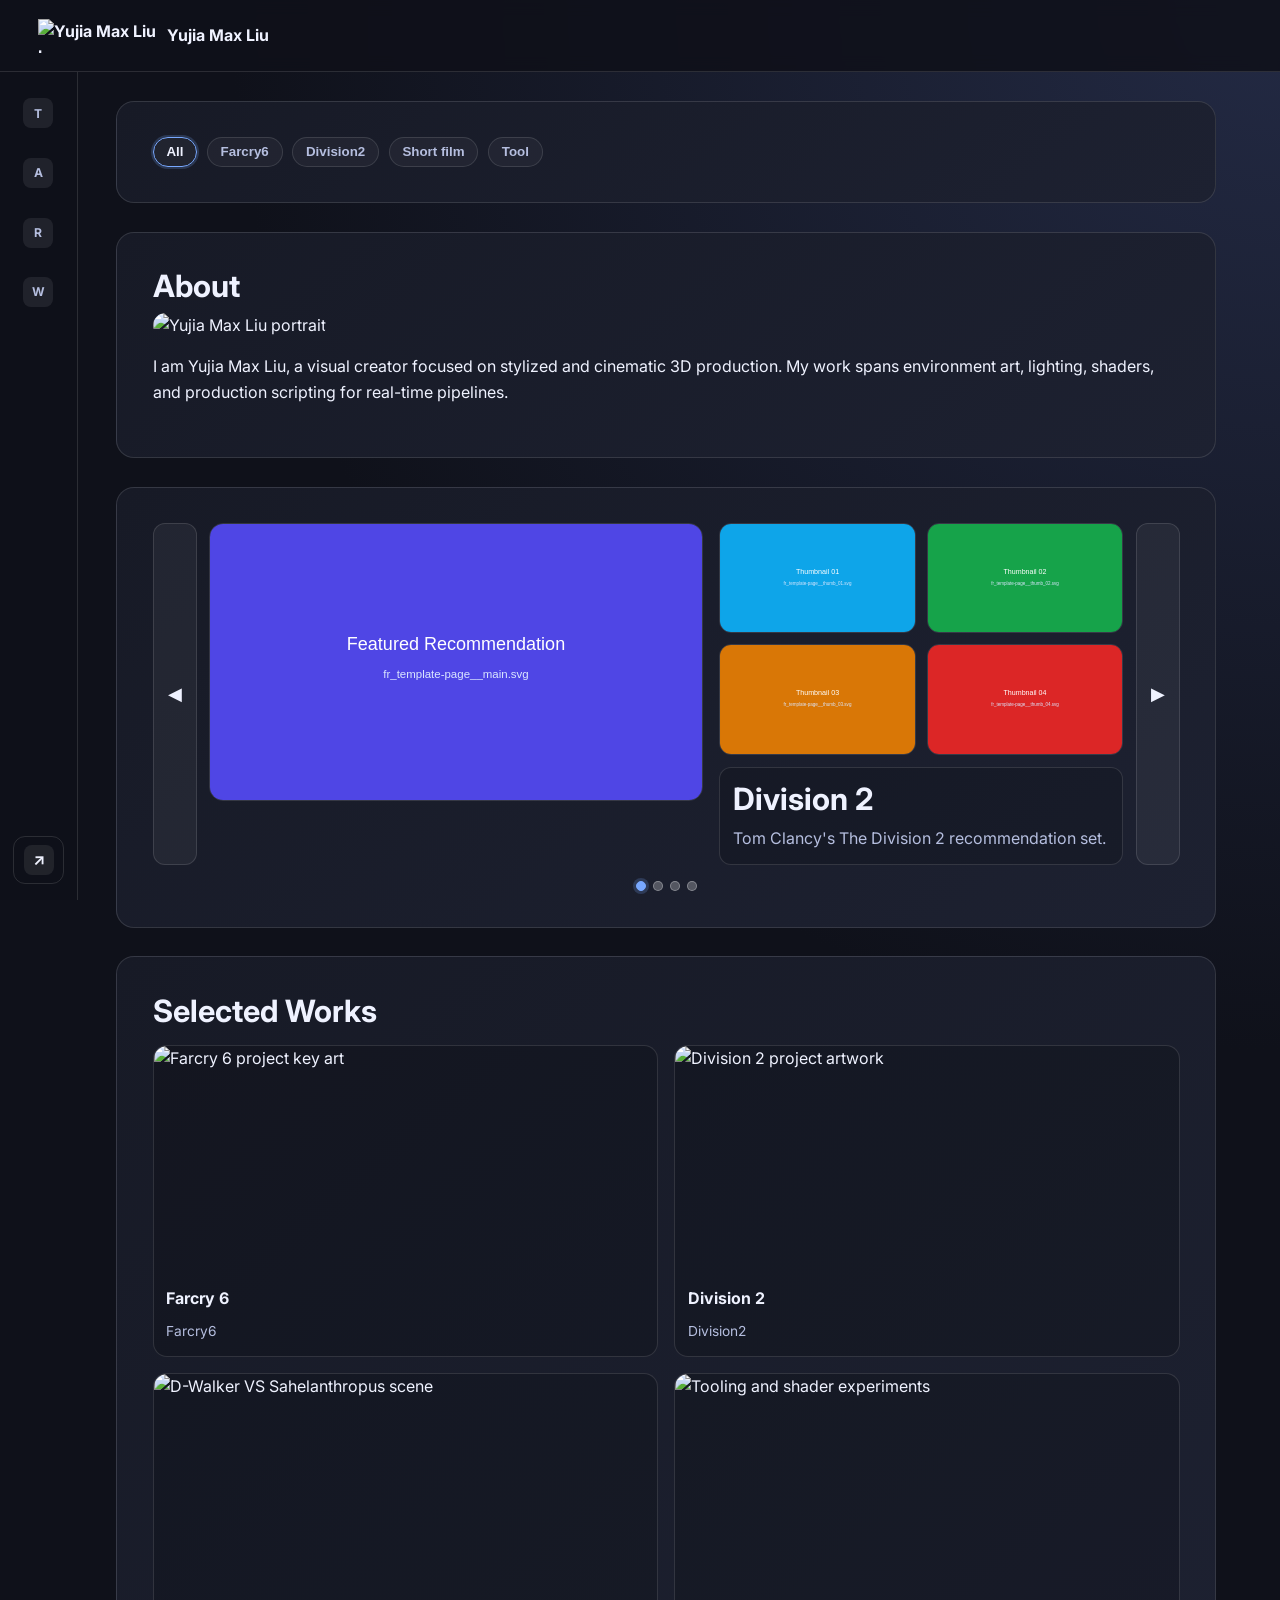
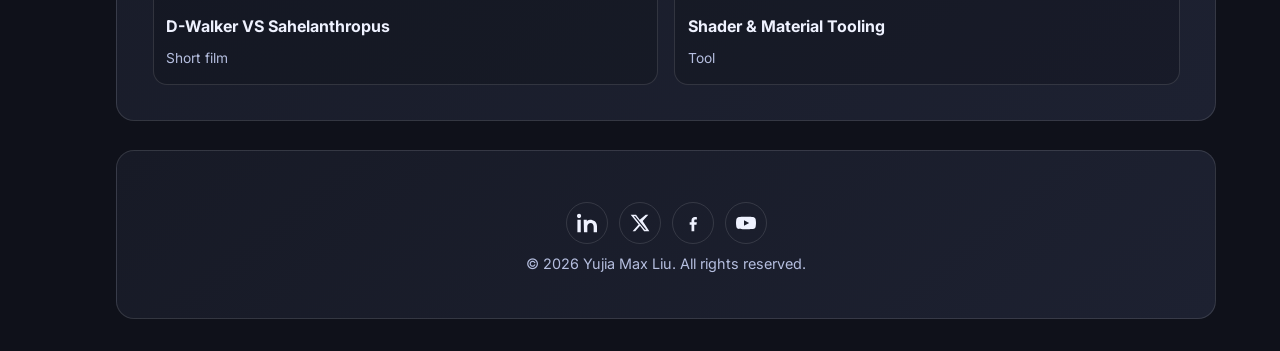
==== commit cae14ef7: "Make mobile tags bar horizontally scrollable" ====
--- a/index.html
+++ b/index.html
@@ -43,21 +43,21 @@
     <div class="sidebar-overlay" data-close-sidebar></div>
 
     <nav class="sidebar" id="sidebarNav" aria-label="Primary">
+      <a href="#tags">
+        <span class="nav-icon" aria-hidden="true">T</span>
+        <span class="nav-label">Tags</span>
+      </a>
       <a href="#about">
         <span class="nav-icon" aria-hidden="true">A</span>
         <span class="nav-label">About</span>
       </a>
+      <a href="#featured-recommendations">
+        <span class="nav-icon" aria-hidden="true">R</span>
+        <span class="nav-label" data-recommendation-label>Recommendation</span>
+      </a>
       <a href="#works">
         <span class="nav-icon" aria-hidden="true">W</span>
         <span class="nav-label">Works</span>
-      </a>
-      <a href="#video">
-        <span class="nav-icon" aria-hidden="true">V</span>
-        <span class="nav-label">Video</span>
-      </a>
-      <a href="#contact">
-        <span class="nav-icon" aria-hidden="true">C</span>
-        <span class="nav-label">Contact</span>
       </a>
 
       <div class="sidebar-share" aria-label="Share links">
@@ -80,50 +80,9 @@
     </nav>
 
     <main>
-      <section class="hero">
-        <div class="hero-copy">
-          <p class="eyebrow">3D Artist · Technical Artist · Developer</p>
-          <h1>Designing immersive visual stories with code and craft.</h1>
-          <p>
-            I create portfolio-ready worlds, cinematic look-dev, and technical
-            workflows that connect art direction with production efficiency.
-          </p>
-          <div class="hero-actions">
-            <a class="btn primary" href="#works">View Projects</a>
-            <a class="btn ghost" href="#video">Watch Reel</a>
-          </div>
-        </div>
-
-        <div class="hero-media">
-          <img
-            src="Resources/Wix/HOME _ Yujia Max Liu_files/6275d4_dedc3d0f1b80454eb3e0818931d1a4f1~mv2.jpg"
-            alt="Featured artwork by Yujia Max Liu"
-          />
-        </div>
+      <section class="tags-system" id="tags" aria-label="Tags filter">
+        <div class="tag-bar" id="tag-bar" role="toolbar" aria-label="Filter projects by tag"></div>
       </section>
-
-      <section class="featured-recommendations" id="featured-recommendations" aria-label="Featured and Recommendations">
-        <button class="fr-nav fr-nav-prev" type="button" aria-label="Show previous featured recommendation">◀</button>
-        <a class="fr-card" id="fr-card-link" href="template-content.html">
-          <div class="fr-media-main">
-            <img id="fr-main-image" src="Resources/Featured Recommendations/pages/fr-division-2/fr_division-2__main.svg" alt="Division 2 main featured image" />
-          </div>
-          <div class="fr-media-side">
-            <div class="fr-thumbs" id="fr-thumbs" role="list"></div>
-            <div class="fr-description">
-              <h2 id="fr-title">Division 2</h2>
-              <p id="fr-description">Tom Clancy's The Division 2 featured recommendation set.</p>
-            </div>
-          </div>
-        </a>
-        <button class="fr-nav fr-nav-next" type="button" aria-label="Show next featured recommendation">▶</button>
-        <div class="fr-page-indicator" id="fr-page-indicator" aria-label="Featured recommendation pages"></div>
-        <div class="fr-warning" id="fr-warning" hidden>
-          <strong>⚠ Naming issue detected</strong>
-          <ul id="fr-warning-list"></ul>
-        </div>
-      </section>
-
 
       <section class="about" id="about">
         <h2>About</h2>
@@ -135,67 +94,36 @@
         </p>
       </section>
 
-      <section class="works" id="works">
-        <h2>Selected Works</h2>
-        <div class="gallery">
-          <article class="card">
-            <img
-              src="Resources/Wix/HOME _ Yujia Max Liu_files/6275d4_0acb6eb0a34d41fc8f08f3c4eae91ecbf000.jpg"
-              alt="Cinematic environment scene"
-            />
-            <h3>Cinematic Environment</h3>
-          </article>
-          <article class="card">
-            <img
-              src="Resources/Wix/HOME _ Yujia Max Liu_files/6275d4_a7082ee4aa4f4a4790658c0bfb7d6c0af000.jpg"
-              alt="Character and look development"
-            />
-            <h3>Character Look Development</h3>
-          </article>
-          <article class="card">
-            <img
-              src="Resources/Wix/HOME _ Yujia Max Liu_files/6275d4_79561fe54d1d4c429bf66be91875a65af000.jpg"
-              alt="Lighting and composition study"
-            />
-            <h3>Lighting Studies</h3>
-          </article>
-          <article class="card">
-            <img
-              src="Resources/Wix/HOME _ Yujia Max Liu_files/6275d4_3a7cfeefce354f47a3798ec24745223e~mv2.jpg"
-              alt="Material and shader test"
-            />
-            <h3>Shader & Material Tests</h3>
-          </article>
+      <section class="featured-recommendations" id="featured-recommendations" aria-label="Recommendation" data-recommendation-section>
+        <button class="fr-nav fr-nav-prev" type="button" aria-label="Show previous recommendation">◀</button>
+        <a class="fr-card" id="fr-card-link" href="template-content.html">
+          <div class="fr-media-main">
+            <img id="fr-main-image" src="" alt="Recommendation main image" />
+          </div>
+          <div class="fr-media-side">
+            <div class="fr-thumbs" id="fr-thumbs" role="list"></div>
+            <div class="fr-description">
+              <h2 id="fr-title">Division 2</h2>
+              <p id="fr-description">Tom Clancy's The Division 2 featured recommendation set.</p>
+            </div>
+          </div>
+        </a>
+        <button class="fr-nav fr-nav-next" type="button" aria-label="Show next recommendation">▶</button>
+        <div class="fr-page-indicator" id="fr-page-indicator" aria-label="Recommendation pages" data-recommendation-indicator></div>
+        <div class="fr-warning" id="fr-warning" hidden>
+          <strong>⚠ Naming issue detected</strong>
+          <ul id="fr-warning-list"></ul>
         </div>
       </section>
 
-      <section class="video" id="video">
-        <h2>Showreel</h2>
-        <div class="video-grid">
-          <iframe
-            src="https://www.youtube.com/embed/iWwiLjxCKfI"
-            title="Yujia Max Liu showreel"
-            loading="lazy"
-            allow="accelerometer; autoplay; clipboard-write; encrypted-media; gyroscope; picture-in-picture; web-share"
-            allowfullscreen
-          ></iframe>
-          <iframe
-            src="https://www.youtube.com/embed/Go_2zuEATvg"
-            title="Yujia Max Liu featured breakdown"
-            loading="lazy"
-            allow="accelerometer; autoplay; clipboard-write; encrypted-media; gyroscope; picture-in-picture; web-share"
-            allowfullscreen
-          ></iframe>
-        </div>
+      <section class="works" id="works">
+        <h2>Selected Works</h2>
+        <div class="gallery" id="works-gallery"></div>
+        <p class="works-empty" id="works-empty" hidden>No projects match these tags.</p>
       </section>
     </main>
 
-    <footer class="site-footer" id="contact">
-      <h2>Connect</h2>
-      <p>
-        Let’s collaborate on visual development, technical art, and interactive
-        storytelling.
-      </p>
+    <footer class="site-footer">
       <div class="social-links" aria-label="Social media links">
         <a
           href="https://www.linkedin.com/in/maxlyj/"
--- a/style.css
+++ b/style.css
@@ -252,8 +252,8 @@
 
 .fr-media-main img {
   width: 100%;
-  height: 100%;
-  min-height: 300px;
+  aspect-ratio: 16 / 9;
+  height: auto;
   object-fit: cover;
   border-radius: 14px;
   border: 1px solid var(--line);
@@ -278,11 +278,12 @@
   padding: 0;
   background: transparent;
   cursor: pointer;
+  aspect-ratio: 16 / 9;
 }
 
 .fr-thumb img {
   width: 100%;
-  height: 110px;
+  height: 100%;
   object-fit: cover;
   display: block;
 }
@@ -367,31 +368,16 @@
   padding-left: 1.1rem;
 }
 
-.hero,
+.tags-system,
 .about,
+.featured-recommendations,
 .works,
-.video,
 .site-footer {
   margin-top: 1.8rem;
   border: 1px solid var(--line);
   border-radius: 18px;
   background: linear-gradient(140deg, var(--panel) 0%, var(--panel-2) 100%);
   padding: clamp(1.1rem, 3vw, 2.2rem);
-}
-
-.hero {
-  display: grid;
-  gap: 1.3rem;
-  grid-template-columns: 1.1fr 0.9fr;
-  align-items: center;
-}
-
-.eyebrow {
-  color: var(--accent);
-  font-weight: 600;
-  letter-spacing: 0.04em;
-  text-transform: uppercase;
-  font-size: 0.82rem;
 }
 
 h1,
@@ -409,47 +395,43 @@
   font-size: clamp(1.3rem, 2.4vw, 2rem);
 }
 
-.hero-copy p {
-  color: var(--muted);
-}
-
 .about img {
   border-radius: 14px;
   align-items: center;
 
 }
 
-.hero-actions {
-  margin-top: 1rem;
-  display: flex;
-  gap: 0.8rem;
+.tags-system {
+  position: sticky;
+  top: var(--top-bar-height);
+  z-index: 20;
+  backdrop-filter: blur(8px);
+}
+
+.tag-bar {
+  display: flex;
+  gap: 0.6rem;
   flex-wrap: wrap;
 }
 
-.btn {
-  text-decoration: none;
+.tag-chip {
+  border: 1px solid var(--line);
+  background: rgba(255, 255, 255, 0.04);
+  color: var(--muted);
+  border-radius: 999px;
+  padding: 0.4rem 0.8rem;
+  cursor: pointer;
   font-weight: 600;
-  border-radius: 999px;
-  padding: 0.64rem 1rem;
-  border: 1px solid var(--line);
-}
-
-.btn.primary {
-  background: linear-gradient(90deg, var(--accent) 0%, var(--accent-2) 100%);
-  color: #0e1020;
-  border: none;
-}
-
-.btn.ghost {
+}
+
+.tag-chip.is-active,
+.tag-chip:hover,
+.tag-chip:focus-visible {
+  border-color: var(--accent);
   color: var(--text);
-}
-
-.hero-media img {
-  width: 100%;
-  border-radius: 14px;
-  object-fit: cover;
-  min-height: 280px;
-}
+  box-shadow: 0 0 0 2px rgba(120, 168, 255, 0.2);
+}
+
 
 .gallery {
   margin-top: 1rem;
@@ -473,22 +455,24 @@
 }
 
 .card h3 {
-  padding: 0.8rem;
+  padding: 0.8rem 0.8rem 0.2rem;
   font-size: 1rem;
 }
 
-.video-grid {
+.work-link {
+  text-decoration: none;
+  display: block;
+}
+
+.work-tags {
+  margin: 0 0.8rem 0.9rem;
+  color: var(--muted);
+  font-size: 0.86rem;
+}
+
+.works-empty {
   margin-top: 1rem;
-  display: grid;
-  grid-template-columns: repeat(2, minmax(0, 1fr));
-  gap: 1rem;
-}
-
-.video-grid iframe {
-  width: 100%;
-  aspect-ratio: 16 / 9;
-  border: 0;
-  border-radius: 12px;
+  color: var(--muted);
 }
 
 .site-footer {
@@ -604,16 +588,60 @@
 }
 
 @media (max-width: 860px) {
-  .hero,
-  .video-grid,
   .fr-card {
     grid-template-columns: 1fr;
   }
 }
 
 @media (max-width: 760px) {
+  .tag-bar {
+    flex-wrap: nowrap;
+    overflow-x: auto;
+    overflow-y: hidden;
+    -webkit-overflow-scrolling: touch;
+    scrollbar-width: thin;
+    padding-bottom: 0.2rem;
+  }
+
+  .tag-chip {
+    flex: 0 0 auto;
+    white-space: nowrap;
+  }
+
+  .fr-thumbs {
+    display: none;
+  }
+
   .featured-recommendations {
-    grid-template-columns: 1fr;
+    grid-template-columns: repeat(2, minmax(0, 1fr));
+  }
+
+  .fr-card,
+  .fr-page-indicator,
+  .fr-warning {
+    grid-column: 1 / -1;
+  }
+
+  .fr-card {
+    grid-row: 1;
+  }
+
+  .fr-nav-prev {
+    grid-column: 1;
+    grid-row: 2;
+  }
+
+  .fr-nav-next {
+    grid-column: 2;
+    grid-row: 2;
+  }
+
+  .fr-page-indicator {
+    grid-row: 3;
+  }
+
+  .fr-warning {
+    grid-row: 4;
   }
 
   .fr-nav {
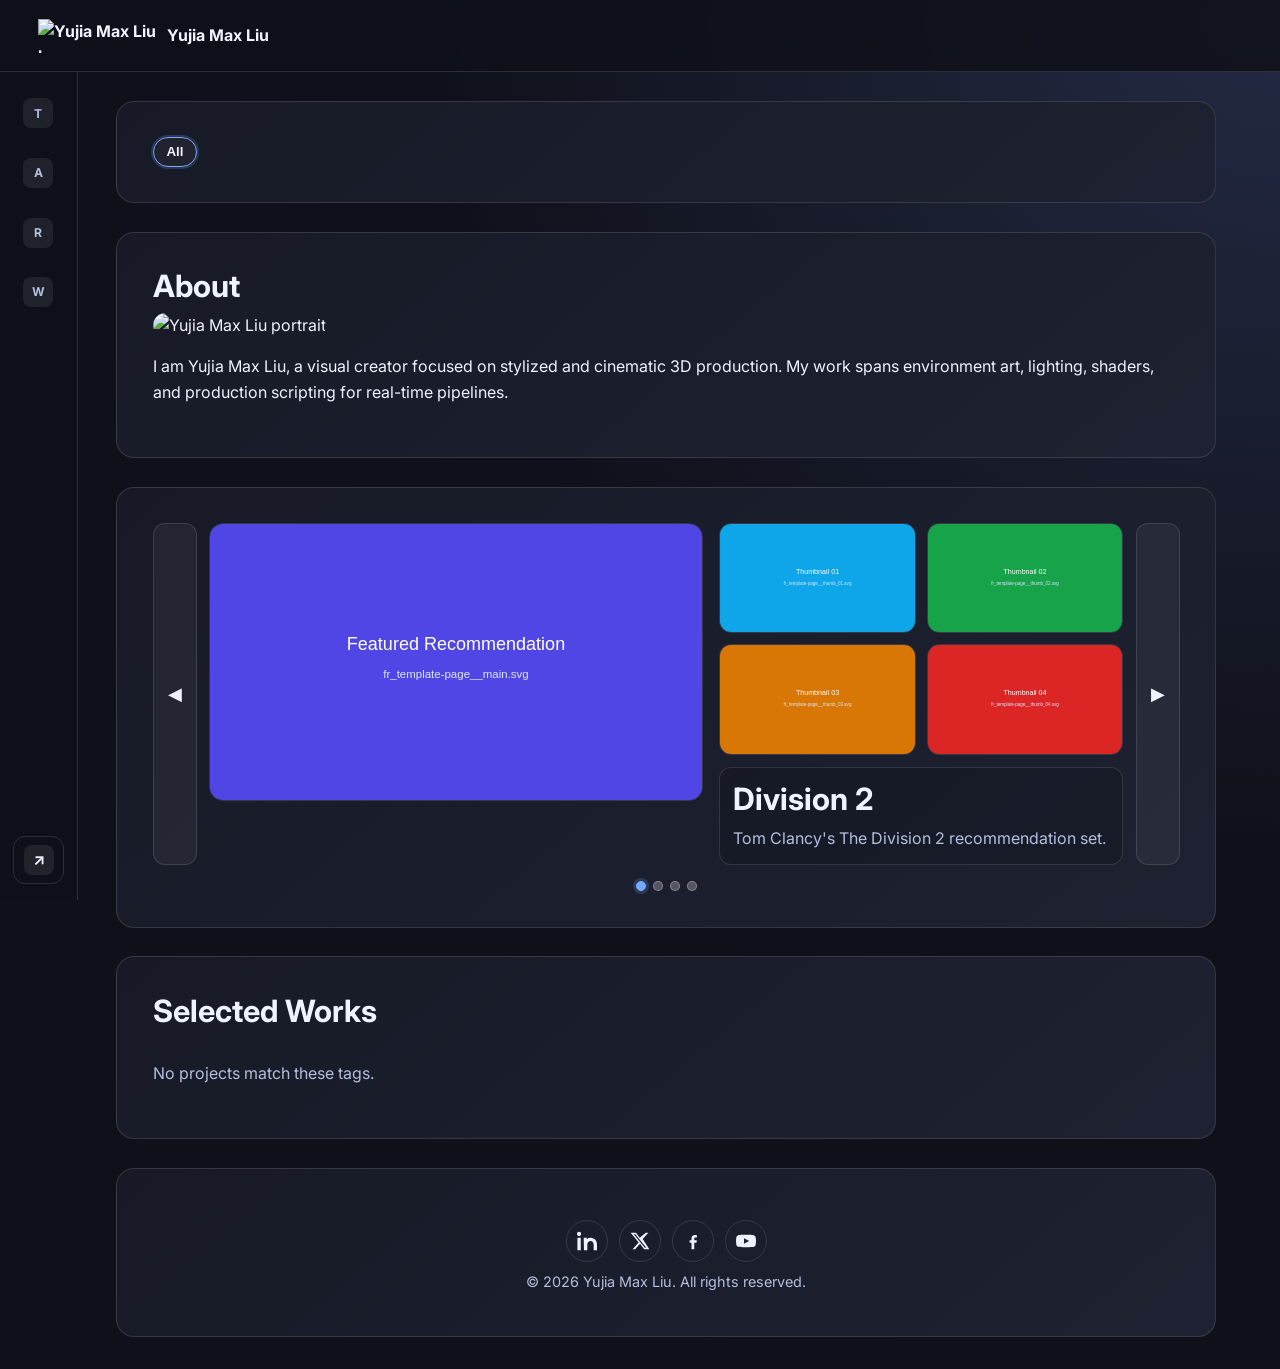
==== commit cb852e54: "Update code block for more visibility. Add scroll to behavior to tag click." ====
--- a/index.html
+++ b/index.html
@@ -66,7 +66,7 @@
           <a href="https://www.linkedin.com/in/maxlyj/" target="_blank" rel="noreferrer noopener" aria-label="LinkedIn">
             <svg viewBox="0 0 24 24" role="img" aria-hidden="true"><path d="M4.98 3.5C4.98 4.88 3.86 6 2.48 6S0 4.88 0 3.5 1.12 1 2.5 1s2.48 1.12 2.48 2.5zM.5 8h4V23h-4zM8 8h3.8v2.05h.05c.53-1 1.84-2.05 3.79-2.05C19.9 8 24 10.47 24 16.04V23h-4v-6.14c0-2.93-1.05-4.93-3.68-4.93-2 0-3.18 1.35-3.7 2.65-.2.46-.24 1.1-.24 1.74V23h-4z"/></svg>
           </a>
-          <a href="https://twitter.com/MaXLYJ" target="_blank" rel="noreferrer noopener" aria-label="X / Twitter">
+          <a href="https://x.com/MaXLYJ" target="_blank" rel="noreferrer noopener" aria-label="X / Twitter">
             <svg viewBox="0 0 24 24" role="img" aria-hidden="true"><path d="M18.9 2H22l-6.77 7.74L23.2 22h-6.26l-4.9-6.67L6.2 22H3.1l7.25-8.3L.8 2h6.42l4.43 6.08zm-1.1 18h1.73L6.35 3.9H4.5z"/></svg>
           </a>
           <a href="https://www.facebook.com/profile.php?id=100037110704452" target="_blank" rel="noreferrer noopener" aria-label="Facebook">
@@ -80,10 +80,12 @@
     </nav>
 
     <main>
+      <!-- ===== TAG SYSTEM ===== -->
       <section class="tags-system" id="tags" aria-label="Tags filter">
         <div class="tag-bar" id="tag-bar" role="toolbar" aria-label="Filter projects by tag"></div>
       </section>
 
+      <!-- ===== ABOUT SECTION ===== -->
       <section class="about" id="about">
         <h2>About</h2>
         <img src="images/YujiaMaxLiu_Web.jpg" alt="Yujia Max Liu portrait" />
@@ -94,6 +96,7 @@
         </p>
       </section>
 
+      <!-- ===== RECOMMENDATION SECTION ===== -->
       <section class="featured-recommendations" id="featured-recommendations" aria-label="Recommendation" data-recommendation-section>
         <button class="fr-nav fr-nav-prev" type="button" aria-label="Show previous recommendation">◀</button>
         <a class="fr-card" id="fr-card-link" href="template-content.html">
@@ -116,6 +119,7 @@
         </div>
       </section>
 
+      <!-- ===== SELECTED WORKS ===== -->
       <section class="works" id="works">
         <h2>Selected Works</h2>
         <div class="gallery" id="works-gallery"></div>
--- a/style.css
+++ b/style.css
@@ -664,3 +664,328 @@
     height: 210px;
   }
 }
+
+.project-template-main {
+  width: min(1100px, 92vw);
+  margin-left: calc(var(--sidebar-collapsed) + 2.4rem);
+  margin-right: auto;
+}
+
+.project-panel {
+  margin-top: 1.8rem;
+  border: 1px solid var(--line);
+  border-radius: 18px;
+  background: linear-gradient(140deg, var(--panel) 0%, var(--panel-2) 100%);
+  padding: clamp(1.1rem, 3vw, 2.2rem);
+}
+
+.project-kicker {
+  margin: 0 0 0.35rem;
+  color: var(--accent);
+  letter-spacing: 0.06em;
+  text-transform: uppercase;
+  font-weight: 700;
+  font-size: 0.8rem;
+}
+
+.project-lead {
+  max-width: 72ch;
+  color: var(--muted);
+}
+
+.project-meta-grid,
+.process-columns,
+.project-showcase-grid,
+.other-projects-grid {
+  display: grid;
+  gap: 1rem;
+}
+
+.project-meta-grid {
+  margin-top: 1.1rem;
+  grid-template-columns: repeat(3, minmax(0, 1fr));
+}
+
+.project-meta-grid article,
+.process-columns article,
+.showcase-card {
+  border: 1px solid var(--line);
+  border-radius: 12px;
+  padding: 0.9rem;
+  background: rgba(0, 0, 0, 0.16);
+}
+
+.project-tag-list {
+  margin: 0;
+  padding-left: 1rem;
+}
+
+.project-showcase-grid {
+  margin-top: 0.9rem;
+  grid-template-columns: repeat(2, minmax(0, 1fr));
+}
+
+.showcase-card h4 {
+  margin: 0 0 0.5rem;
+}
+
+.showcase-card a {
+  color: var(--accent);
+  font-weight: 600;
+}
+
+.showcase-card img {
+  width: 100%;
+  border-radius: 10px;
+  border: 1px solid var(--line);
+  aspect-ratio: 16 / 9;
+  object-fit: cover;
+}
+
+.process-columns {
+  grid-template-columns: repeat(3, minmax(0, 1fr));
+}
+
+.other-projects-grid {
+  margin-top: 1rem;
+  grid-template-columns: repeat(2, minmax(0, 1fr));
+}
+
+.other-projects-grid .card {
+  text-decoration: none;
+}
+
+@media (max-width: 980px) {
+  .project-template-main {
+    width: min(1100px, 92vw);
+    margin: 0 auto;
+  }
+}
+
+@media (max-width: 760px) {
+  .project-meta-grid,
+  .project-showcase-grid,
+  .process-columns,
+  .other-projects-grid {
+    grid-template-columns: 1fr;
+  }
+}
+
+.project-overview-layout {
+  margin-top: 1rem;
+  display: grid;
+  grid-template-columns: 1fr 2fr;
+  gap: 1rem;
+}
+
+.project-overview-info,
+.project-overview-gallery {
+  min-width: 0;
+  width: 100%;
+  max-width: 100%;
+  border: 1px solid var(--line);
+  border-radius: 12px;
+  padding: 0.9rem;
+  background: rgba(0, 0, 0, 0.16);
+}
+
+.project-cover {
+  width: 100%;
+  aspect-ratio: 16 / 9;
+  object-fit: cover;
+  border-radius: 10px;
+  border: 1px solid var(--line);
+}
+
+.project-detail-list {
+  margin-top: 0.9rem;
+  display: flex;
+  flex-direction: column;
+  gap: 0.8rem;
+}
+
+.project-detail-list section {
+  border: 1px solid var(--line);
+  border-radius: 10px;
+  padding: 0.75rem;
+  background: rgba(255, 255, 255, 0.03);
+}
+
+.project-detail-list h2 {
+  font-size: 0.95rem;
+  margin-bottom: 0.35rem;
+  line-height: 1.35;
+}
+
+.project-detail-list p,
+.project-detail-list li {
+  color: var(--muted);
+  font-size: 0.95rem;
+}
+
+.project-description-text {
+  margin: 0;
+  color: var(--muted);
+  font-size: 0.95rem;
+}
+
+.project-meta-grid-2col {
+  display: grid;
+  grid-template-columns: auto 1fr;
+  gap: 0.55rem 0.85rem;
+  margin-top: 0.35rem;
+}
+
+.meta-label,
+.meta-value {
+  margin: 0;
+  color: var(--muted);
+}
+
+.meta-label {
+  font-weight: 600;
+}
+
+.project-tag-boxes {
+  list-style: none;
+  margin: 0;
+  padding: 0;
+  display: flex;
+  flex-wrap: wrap;
+  gap: 0.45rem;
+}
+
+.project-tag-boxes li {
+  border: 1px solid var(--line);
+  border-radius: 999px;
+  padding: 0.2rem 0.6rem;
+  background: rgba(255, 255, 255, 0.06);
+  color: var(--text);
+  font-size: 0.85rem;
+}
+
+.project-gallery-main-frame {
+  width: 100%;
+  border-radius: 12px;
+  overflow: hidden;
+  border: 1px solid var(--line);
+}
+
+.project-gallery-main {
+  width: 100%;
+  aspect-ratio: 16 / 9;
+  object-fit: cover;
+  display: block;
+}
+
+.project-gallery-track {
+  --thumb-gap: 0.6rem;
+  margin-top: 0.75rem;
+  display: flex;
+  gap: var(--thumb-gap);
+  overflow-x: auto;
+  scrollbar-width: thin;
+  -webkit-overflow-scrolling: touch;
+  padding-bottom: 0.2rem;
+}
+
+.project-thumb {
+  flex: 0 0 calc((100% - (var(--thumb-gap) * 3)) / 3.5);
+  border: 1px solid var(--line);
+  border-radius: 10px;
+  padding: 0;
+  cursor: pointer;
+  overflow: hidden;
+  background: transparent;
+}
+
+.project-thumb img {
+  width: 100%;
+  aspect-ratio: 16 / 9;
+  object-fit: cover;
+  display: block;
+}
+
+.project-thumb:hover,
+.project-thumb:focus-visible,
+.project-thumb.is-active {
+  border-color: var(--accent);
+  box-shadow: 0 0 0 2px rgba(120, 168, 255, 0.2);
+}
+
+.project-details-content {
+  margin-top: 0.9rem;
+  display: grid;
+  gap: 0.8rem;
+}
+
+.project-details-block {
+  border: 1px solid var(--line);
+  border-radius: 12px;
+  padding: 0.9rem;
+  background: rgba(0, 0, 0, 0.16);
+  margin: 0;
+}
+
+.project-details-image {
+  width: 100%;
+  max-width: 100%;
+  aspect-ratio: 16 / 9;
+  object-fit: cover;
+  border-radius: 10px;
+  display: block;
+}
+
+.project-details-video-frame {
+  width: 100%;
+  border-radius: 10px;
+  overflow: hidden;
+  border: 1px solid var(--line);
+  background: #000;
+}
+
+.project-details-video-frame iframe {
+  width: 100%;
+  aspect-ratio: 16 / 9;
+  border: 0;
+  display: block;
+}
+
+@media (max-width: 980px) {
+  .project-template-main {
+    width: 100%;
+  }
+
+  .project-panel {
+    padding: 1rem;
+  }
+
+  .project-overview-layout {
+    width: 100%;
+    grid-template-columns: 1fr;
+  }
+
+  .project-overview-info {
+    order: 1;
+  }
+
+  .project-overview-gallery {
+    order: 2;
+    margin-top: 0.35rem;
+  }
+
+  .project-cover,
+  .project-gallery-main-frame,
+  .project-gallery-main {
+    width: 100%;
+    max-width: 100%;
+  }
+
+  .project-meta-grid-2col {
+    grid-template-columns: 1fr;
+  }
+
+  .project-thumb {
+    flex-basis: min(42vw, 180px);
+  }
+}
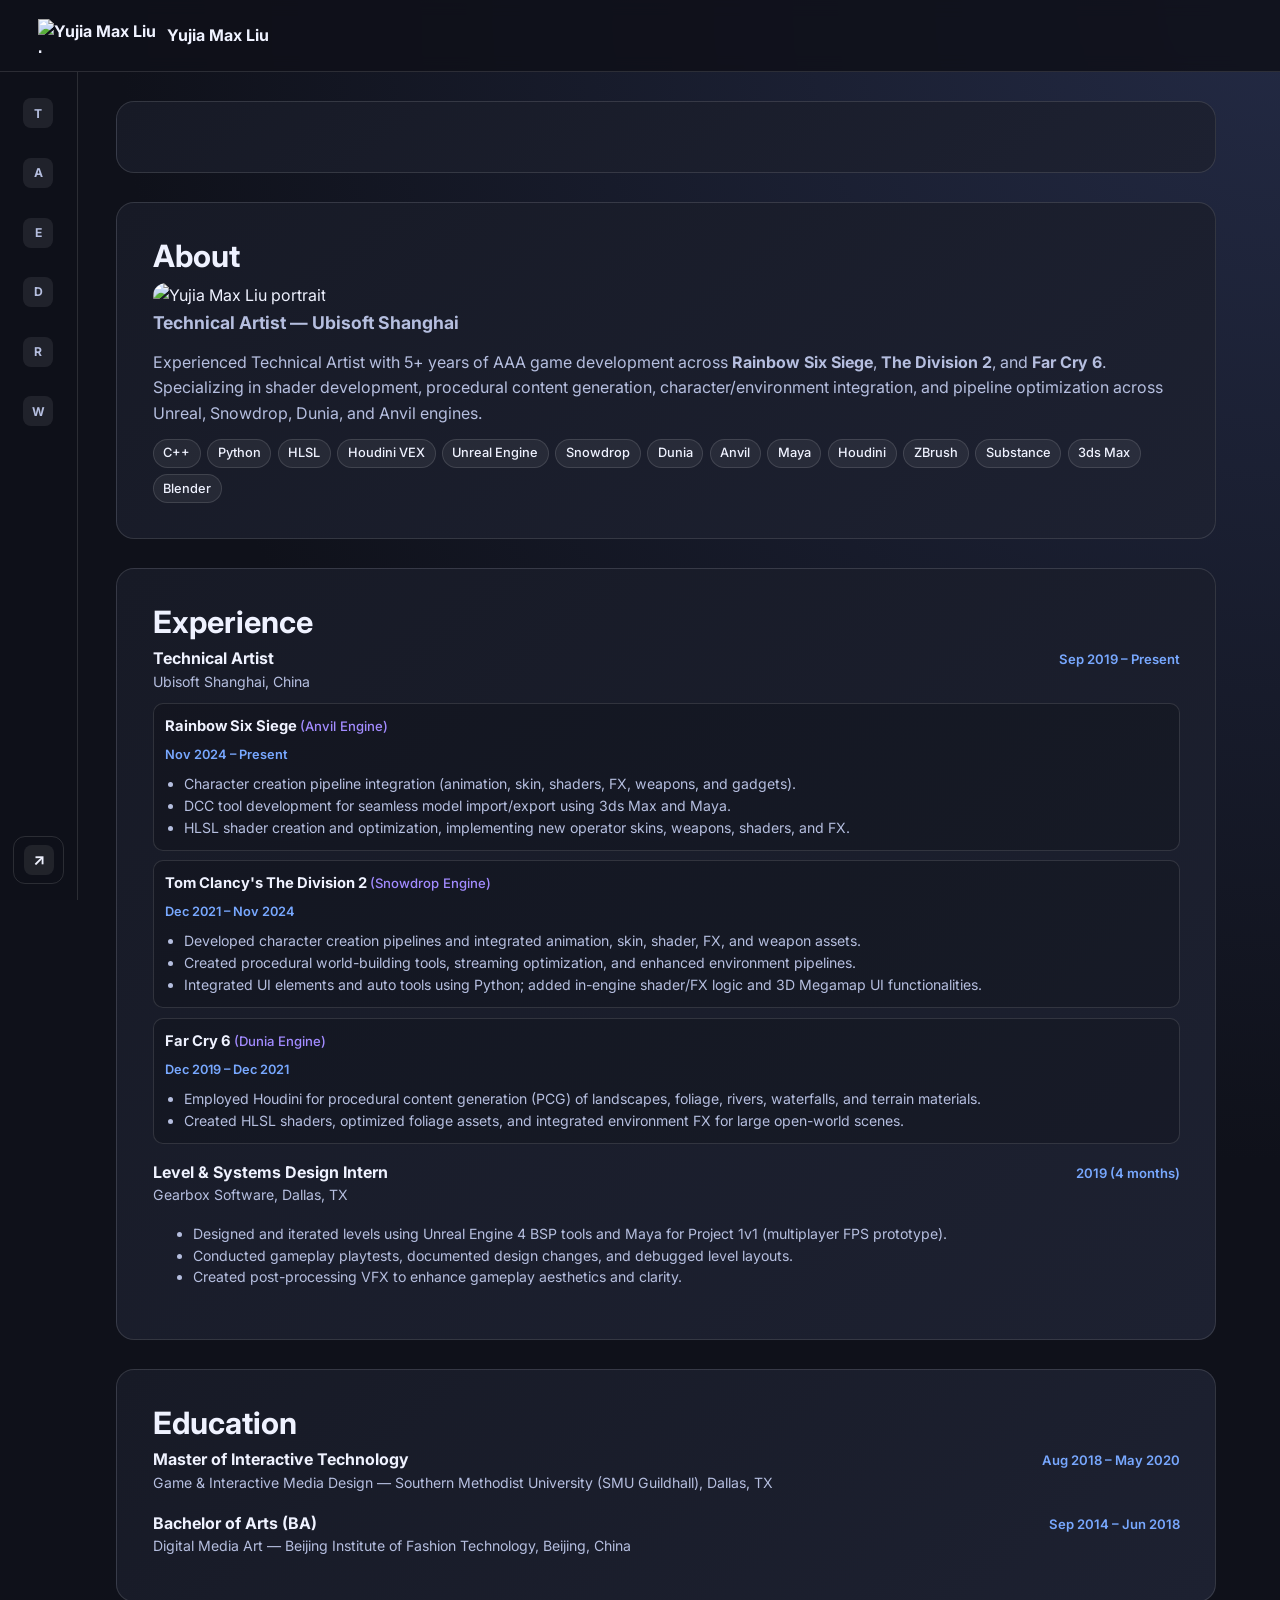
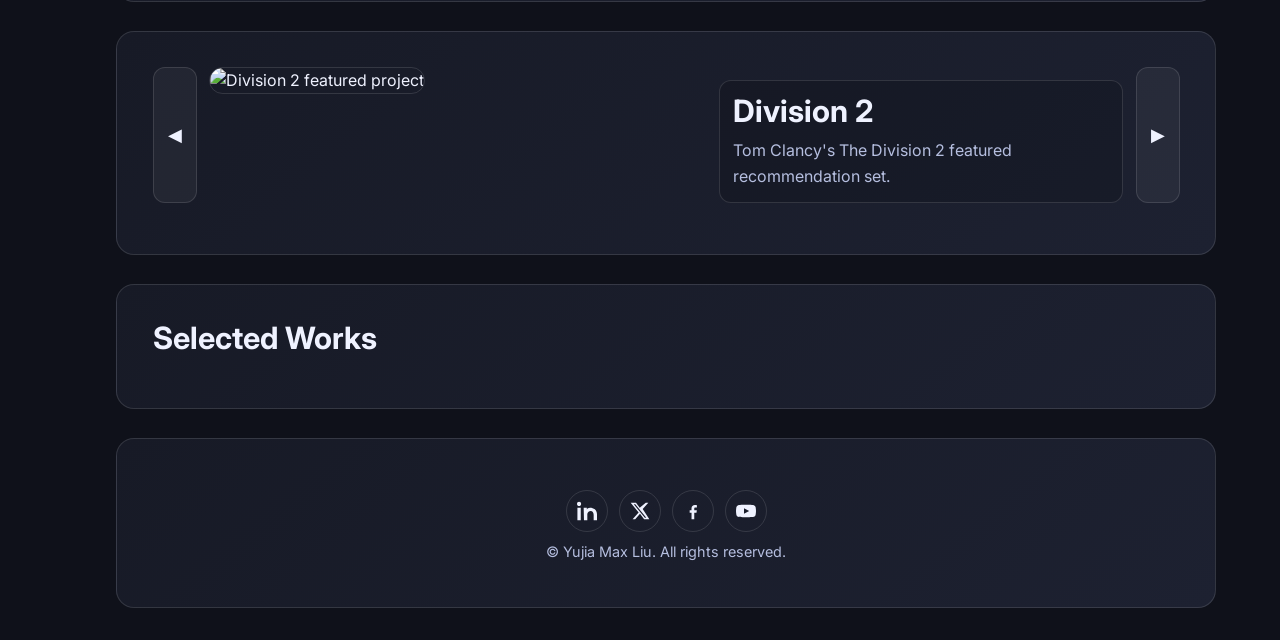
==== commit efbfa4dd: "feat: serve portrait image from Cloudflare R2 CDN" ====
--- a/index.html
+++ b/index.html
@@ -5,9 +5,42 @@
     <meta name="viewport" content="width=device-width, initial-scale=1.0" />
     <meta
       name="description"
-      content="Yujia Max Liu portfolio featuring 3D art, technical art, and creative coding work."
+      content="Yujia Max Liu — Technical Artist at Ubisoft Shanghai with 5+ years of AAA experience on Rainbow Six Siege, The Division 2, and Far Cry 6. Specializing in shaders, procedural generation, and pipeline optimization."
     />
-    <title>Yujia Max Liu | Portfolio</title>
+    <title>Yujia Max Liu | Technical Artist & 3D Portfolio</title>
+    <link rel="canonical" href="https://maxlyj.github.io/" />
+    <meta property="og:title" content="Yujia Max Liu | Technical Artist & 3D Portfolio" />
+    <meta property="og:description" content="Technical Artist at Ubisoft Shanghai with 5+ years of AAA experience on Rainbow Six Siege, The Division 2, and Far Cry 6. Shaders, procedural generation, and pipeline optimization." />
+    <meta property="og:url" content="https://maxlyj.github.io/" />
+    <meta property="og:type" content="website" />
+    <meta property="og:image" content="https://pub-dc4e1f00955f4568a77da06925201843.r2.dev/YujiaMaxLiu_Web.jpg" />
+    <meta property="og:site_name" content="Yujia Max Liu" />
+    <meta name="twitter:card" content="summary_large_image" />
+    <meta name="twitter:title" content="Yujia Max Liu | Technical Artist & 3D Portfolio" />
+    <meta name="twitter:description" content="Technical Artist at Ubisoft Shanghai with 5+ years of AAA experience. Shaders, procedural generation, and pipeline optimization." />
+    <meta name="twitter:image" content="https://pub-dc4e1f00955f4568a77da06925201843.r2.dev/YujiaMaxLiu_Web.jpg" />
+    <script type="application/ld+json">
+    {
+      "@context": "https://schema.org",
+      "@type": "Person",
+      "name": "Yujia Max Liu",
+      "url": "https://maxlyj.github.io/",
+      "image": "https://pub-dc4e1f00955f4568a77da06925201843.r2.dev/YujiaMaxLiu_Web.jpg",
+      "jobTitle": "Technical Artist",
+      "worksFor": { "@type": "Organization", "name": "Ubisoft Shanghai" },
+      "alumniOf": [
+        { "@type": "CollegeOrUniversity", "name": "Southern Methodist University (SMU Guildhall)" },
+        { "@type": "CollegeOrUniversity", "name": "Beijing Institute of Fashion Technology" }
+      ],
+      "knowsAbout": ["C++", "Python", "HLSL", "Houdini VEX", "Unreal Engine", "Snowdrop Engine", "Dunia Engine", "Anvil Engine", "Maya", "Houdini", "ZBrush", "Substance Designer", "Substance Painter"],
+      "description": "Technical Artist at Ubisoft Shanghai with 5+ years of AAA experience on Rainbow Six Siege, The Division 2, and Far Cry 6. Specializing in shaders, procedural generation, and pipeline optimization.",
+      "sameAs": [
+        "https://www.linkedin.com/in/maxlyj/",
+        "https://x.com/MaXLYJ",
+        "https://www.youtube.com/channel/UCsTJWUWtjZ3G5McRhqMrmkw"
+      ]
+    }
+    </script>
     <link rel="preconnect" href="https://fonts.googleapis.com" />
     <link rel="preconnect" href="https://fonts.gstatic.com" crossorigin />
     <link
@@ -27,6 +60,8 @@
         <span>Yujia Max Liu</span>
       </a>
 
+      <span class="top-bar-version"></span>
+
       <button
         class="menu-toggle"
         type="button"
@@ -50,6 +85,14 @@
       <a href="#about">
         <span class="nav-icon" aria-hidden="true">A</span>
         <span class="nav-label">About</span>
+      </a>
+      <a href="#experience">
+        <span class="nav-icon" aria-hidden="true">E</span>
+        <span class="nav-label">Experience</span>
+      </a>
+      <a href="#education">
+        <span class="nav-icon" aria-hidden="true">D</span>
+        <span class="nav-label">Education</span>
       </a>
       <a href="#featured-recommendations">
         <span class="nav-icon" aria-hidden="true">R</span>
@@ -87,13 +130,119 @@
 
       <!-- ===== ABOUT SECTION ===== -->
       <section class="about" id="about">
+        <h1 class="visually-hidden">Yujia Max Liu — Technical Artist at Ubisoft Shanghai</h1>
         <h2>About</h2>
-        <img src="images/YujiaMaxLiu_Web.jpg" alt="Yujia Max Liu portrait" />
-        <p>
-          I am Yujia Max Liu, a visual creator focused on stylized and cinematic
-          3D production. My work spans environment art, lighting, shaders, and
-          production scripting for real-time pipelines.
-        </p>
+        <img src="https://pub-dc4e1f00955f4568a77da06925201843.r2.dev/YujiaMaxLiu_Web.jpg" alt="Yujia Max Liu portrait" />
+        <div class="about-details">
+          <p class="about-headline">Technical Artist — Ubisoft Shanghai</p>
+          <p>
+            Experienced Technical Artist with 5+ years of AAA game development across
+            <strong>Rainbow Six Siege</strong>, <strong>The Division 2</strong>,
+            and <strong>Far Cry 6</strong>. Specializing in shader development,
+            procedural content generation, character/environment integration, and
+            pipeline optimization across Unreal, Snowdrop, Dunia, and Anvil engines.
+          </p>
+          <div class="about-skills">
+            <span class="skill-tag">C++</span>
+            <span class="skill-tag">Python</span>
+            <span class="skill-tag">HLSL</span>
+            <span class="skill-tag">Houdini VEX</span>
+            <span class="skill-tag">Unreal Engine</span>
+            <span class="skill-tag">Snowdrop</span>
+            <span class="skill-tag">Dunia</span>
+            <span class="skill-tag">Anvil</span>
+            <span class="skill-tag">Maya</span>
+            <span class="skill-tag">Houdini</span>
+            <span class="skill-tag">ZBrush</span>
+            <span class="skill-tag">Substance</span>
+            <span class="skill-tag">3ds Max</span>
+            <span class="skill-tag">Blender</span>
+          </div>
+        </div>
+      </section>
+
+      <!-- ===== EXPERIENCE SECTION ===== -->
+      <section class="resume-section" id="experience">
+        <h2>Experience</h2>
+
+        <article class="resume-item">
+          <div class="resume-item-header">
+            <div>
+              <h3>Technical Artist</h3>
+              <p class="resume-org">Ubisoft Shanghai, China</p>
+            </div>
+            <time class="resume-date">Sep 2019 – Present</time>
+          </div>
+
+          <div class="resume-sub-item">
+            <h4>Rainbow Six Siege <span class="resume-engine">(Anvil Engine)</span></h4>
+            <time>Nov 2024 – Present</time>
+            <ul>
+              <li>Character creation pipeline integration (animation, skin, shaders, FX, weapons, and gadgets).</li>
+              <li>DCC tool development for seamless model import/export using 3ds Max and Maya.</li>
+              <li>HLSL shader creation and optimization, implementing new operator skins, weapons, shaders, and FX.</li>
+            </ul>
+          </div>
+
+          <div class="resume-sub-item">
+            <h4>Tom Clancy's The Division 2 <span class="resume-engine">(Snowdrop Engine)</span></h4>
+            <time>Dec 2021 – Nov 2024</time>
+            <ul>
+              <li>Developed character creation pipelines and integrated animation, skin, shader, FX, and weapon assets.</li>
+              <li>Created procedural world-building tools, streaming optimization, and enhanced environment pipelines.</li>
+              <li>Integrated UI elements and auto tools using Python; added in-engine shader/FX logic and 3D Megamap UI functionalities.</li>
+            </ul>
+          </div>
+
+          <div class="resume-sub-item">
+            <h4>Far Cry 6 <span class="resume-engine">(Dunia Engine)</span></h4>
+            <time>Dec 2019 – Dec 2021</time>
+            <ul>
+              <li>Employed Houdini for procedural content generation (PCG) of landscapes, foliage, rivers, waterfalls, and terrain materials.</li>
+              <li>Created HLSL shaders, optimized foliage assets, and integrated environment FX for large open-world scenes.</li>
+            </ul>
+          </div>
+        </article>
+
+        <article class="resume-item">
+          <div class="resume-item-header">
+            <div>
+              <h3>Level &amp; Systems Design Intern</h3>
+              <p class="resume-org">Gearbox Software, Dallas, TX</p>
+            </div>
+            <time class="resume-date">2019 (4 months)</time>
+          </div>
+          <ul>
+            <li>Designed and iterated levels using Unreal Engine 4 BSP tools and Maya for Project 1v1 (multiplayer FPS prototype).</li>
+            <li>Conducted gameplay playtests, documented design changes, and debugged level layouts.</li>
+            <li>Created post-processing VFX to enhance gameplay aesthetics and clarity.</li>
+          </ul>
+        </article>
+      </section>
+
+      <!-- ===== EDUCATION SECTION ===== -->
+      <section class="resume-section" id="education">
+        <h2>Education</h2>
+
+        <article class="resume-item">
+          <div class="resume-item-header">
+            <div>
+              <h3>Master of Interactive Technology</h3>
+              <p class="resume-org">Game &amp; Interactive Media Design — Southern Methodist University (SMU Guildhall), Dallas, TX</p>
+            </div>
+            <time class="resume-date">Aug 2018 – May 2020</time>
+          </div>
+        </article>
+
+        <article class="resume-item">
+          <div class="resume-item-header">
+            <div>
+              <h3>Bachelor of Arts (BA)</h3>
+              <p class="resume-org">Digital Media Art — Beijing Institute of Fashion Technology, Beijing, China</p>
+            </div>
+            <time class="resume-date">Sep 2014 – Jun 2018</time>
+          </div>
+        </article>
       </section>
 
       <!-- ===== RECOMMENDATION SECTION ===== -->
@@ -101,7 +250,7 @@
         <button class="fr-nav fr-nav-prev" type="button" aria-label="Show previous recommendation">◀</button>
         <a class="fr-card" id="fr-card-link" href="template-content.html">
           <div class="fr-media-main">
-            <img id="fr-main-image" src="" alt="Recommendation main image" />
+            <img id="fr-main-image" src="Resources/Featured Recommendations/pages/fr-division-2/fr_division-2__main.png" alt="Division 2 featured project" />
           </div>
           <div class="fr-media-side">
             <div class="fr-thumbs" id="fr-thumbs" role="list"></div>
@@ -113,7 +262,7 @@
         </a>
         <button class="fr-nav fr-nav-next" type="button" aria-label="Show next recommendation">▶</button>
         <div class="fr-page-indicator" id="fr-page-indicator" aria-label="Recommendation pages" data-recommendation-indicator></div>
-        <div class="fr-warning" id="fr-warning" hidden>
+        <div class="fr-warning" id="fr-warning" hidden style="display:none">
           <strong>⚠ Naming issue detected</strong>
           <ul id="fr-warning-list"></ul>
         </div>
@@ -167,6 +316,6 @@
       </p>
     </footer>
 
-    <script src="script.js"></script>
+    <script src="home.js"></script>
   </body>
 </html>
--- a/style.css
+++ b/style.css
@@ -1,3 +1,8 @@
+/* ============================================================
+   DESIGN TOKENS
+   Global CSS custom properties: colors, spacing, layout sizes
+   ============================================================ */
+
 :root {
   --bg: #0f111a;
   --panel: #171a26;
@@ -12,6 +17,12 @@
   --sidebar-expanded: 230px;
 }
 
+
+/* ============================================================
+   RESET & BASE
+   Box model reset, base html/body styles, and global defaults
+   ============================================================ */
+
 * {
   box-sizing: border-box;
 }
@@ -20,6 +31,18 @@
 body {
   margin: 0;
   padding: 0;
+}
+
+.visually-hidden {
+  position: absolute;
+  width: 1px;
+  height: 1px;
+  padding: 0;
+  margin: -1px;
+  overflow: hidden;
+  clip: rect(0, 0, 0, 0);
+  white-space: nowrap;
+  border: 0;
 }
 
 body {
@@ -37,6 +60,27 @@
 a {
   color: inherit;
 }
+
+h1,
+h2,
+h3 {
+  margin: 0 0 0.5rem;
+  line-height: 1.2;
+}
+
+h1 {
+  font-size: clamp(1.8rem, 4.1vw, 3rem);
+}
+
+h2 {
+  font-size: clamp(1.3rem, 2.4vw, 2rem);
+}
+
+
+/* ============================================================
+   TOP BAR
+   Sticky header bar at the top of every page
+   ============================================================ */
 
 .top-bar {
   position: sticky;
@@ -52,6 +96,7 @@
   border-bottom: 1px solid var(--line);
 }
 
+/* Logo / site name link inside the top bar */
 .brand {
   display: inline-flex;
   align-items: center;
@@ -67,6 +112,16 @@
   object-fit: contain;
 }
 
+.top-bar-version {
+  font-size: 0.7rem;
+  color: var(--muted);
+  opacity: 0.6;
+  font-weight: 500;
+  letter-spacing: 0.03em;
+  white-space: nowrap;
+}
+
+/* Hamburger button — hidden on desktop, shown on mobile */
 .menu-toggle {
   width: 44px;
   height: 44px;
@@ -87,6 +142,13 @@
   border-radius: 999px;
   background: var(--text);
 }
+
+
+/* ============================================================
+   SIDEBAR
+   Fixed left navigation panel; collapses to icon-only width,
+   expands on hover/focus to show labels
+   ============================================================ */
 
 .sidebar {
   position: fixed;
@@ -110,6 +172,7 @@
   width: var(--sidebar-expanded);
 }
 
+/* Navigation links inside the sidebar */
 .sidebar a {
   text-decoration: none;
   display: flex;
@@ -126,73 +189,7 @@
   color: var(--text);
 }
 
-
-.sidebar-share {
-  margin-top: auto;
-  border: 1px solid var(--line);
-  border-radius: 12px;
-  padding: 0.5rem;
-  display: flex;
-  align-items: center;
-  justify-content: center;
-  min-height: 44px;
-  overflow: hidden;
-}
-
-.share-icon {
-  display: grid;
-  place-items: center;
-  width: 30px;
-  height: 30px;
-  border-radius: 8px;
-  background: rgba(255, 255, 255, 0.08);
-  color: var(--text);
-  font-size: 1rem;
-  font-weight: 700;
-}
-
-.share-links {
-  display: flex;
-  gap: 0.45rem;
-  opacity: 0;
-  max-width: 0;
-  transform: translateX(-6px);
-  transition: opacity 0.22s ease, transform 0.22s ease, max-width 0.28s ease;
-}
-
-.share-links a {
-  width: 30px;
-  height: 30px;
-  min-width: 30px;
-  padding: 0;
-  border-radius: 8px;
-  display: grid;
-  place-items: center;
-  color: var(--text);
-}
-
-.share-links a:hover {
-  background: rgba(120, 168, 255, 0.2);
-}
-
-.share-links svg {
-  width: 16px;
-  height: 16px;
-  fill: currentColor;
-}
-
-.sidebar:hover .share-icon,
-.sidebar:focus-within .share-icon {
-  display: none;
-}
-
-.sidebar:hover .share-links,
-.sidebar:focus-within .share-links {
-  opacity: 1;
-  max-width: 180px;
-  transform: translateX(0);
-}
-
+/* Square icon badge shown at the collapsed width */
 .nav-icon {
   min-width: 30px;
   width: 30px;
@@ -206,6 +203,7 @@
   letter-spacing: 0.02em;
 }
 
+/* Text label revealed when the sidebar expands */
 .nav-label {
   opacity: 0;
   transform: translateX(-6px);
@@ -218,9 +216,85 @@
   transform: translateX(0);
 }
 
+/* Share block pinned to the bottom of the sidebar */
+.sidebar-share {
+  margin-top: auto;
+  border: 1px solid var(--line);
+  border-radius: 12px;
+  padding: 0.5rem;
+  display: flex;
+  align-items: center;
+  justify-content: center;
+  min-height: 44px;
+  overflow: hidden;
+}
+
+/* Single share icon shown at collapsed width */
+.share-icon {
+  display: grid;
+  place-items: center;
+  width: 30px;
+  height: 30px;
+  border-radius: 8px;
+  background: rgba(255, 255, 255, 0.08);
+  color: var(--text);
+  font-size: 1rem;
+  font-weight: 700;
+}
+
+.share-links {
+  display: flex;
+  gap: 0.45rem;
+  opacity: 0;
+  max-width: 0;
+  transform: translateX(-6px);
+  transition: opacity 0.22s ease, transform 0.22s ease, max-width 0.28s ease;
+}
+
+.share-links a {
+  width: 30px;
+  height: 30px;
+  min-width: 30px;
+  padding: 0;
+  border-radius: 8px;
+  display: grid;
+  place-items: center;
+  color: var(--text);
+}
+
+.share-links a:hover {
+  background: rgba(120, 168, 255, 0.2);
+}
+
+.share-links svg {
+  width: 16px;
+  height: 16px;
+  fill: currentColor;
+}
+
+/* Swap share icon -> share links row when sidebar is open */
+.sidebar:hover .share-icon,
+.sidebar:focus-within .share-icon {
+  display: none;
+}
+
+.sidebar:hover .share-links,
+.sidebar:focus-within .share-links {
+  opacity: 1;
+  max-width: 180px;
+  transform: translateX(0);
+}
+
+/* Dark overlay that appears behind the sidebar on mobile */
 .sidebar-overlay {
   display: none;
 }
+
+
+/* ============================================================
+   PAGE LAYOUT
+   Content width and left-offset to sit beside the sidebar
+   ============================================================ */
 
 main,
 .site-footer {
@@ -228,6 +302,11 @@
   margin-left: calc(var(--sidebar-collapsed) + 2.4rem);
   margin-right: auto;
 }
+
+/* ============================================================
+   FEATURED RECOMMENDATIONS
+   Carousel-style highlight panel with prev/next navigation
+   ============================================================ */
 
 .featured-recommendations {
   margin-top: 1.8rem;
@@ -241,6 +320,7 @@
   gap: 0.8rem;
 }
 
+/* Main card: large image on the left, thumbnails + description on the right */
 .fr-card {
   display: grid;
   grid-template-columns: 1.1fr 0.9fr;
@@ -265,6 +345,7 @@
   align-content: start;
 }
 
+/* 2x2 thumbnail grid in the side column */
 .fr-thumbs {
   display: grid;
   grid-template-columns: repeat(2, minmax(0, 1fr));
@@ -295,6 +376,7 @@
   box-shadow: 0 0 0 2px rgba(120, 168, 255, 0.2);
 }
 
+/* Short text description below the thumbnails */
 .fr-description {
   border: 1px solid var(--line);
   border-radius: 12px;
@@ -307,6 +389,7 @@
   color: var(--muted);
 }
 
+/* Prev / Next arrow buttons flanking the card */
 .fr-nav {
   width: 44px;
   height: 100%;
@@ -324,8 +407,7 @@
   border-color: var(--accent);
 }
 
-
-
+/* Dot row at the bottom indicating which slide is active */
 .fr-page-indicator {
   grid-column: 1 / -1;
   display: flex;
@@ -348,6 +430,7 @@
   box-shadow: 0 0 0 3px rgba(120, 168, 255, 0.2);
 }
 
+/* Warning banner shown when recommendation data has issues */
 .featured-recommendations.has-warning {
   border-color: #f4b860;
   box-shadow: 0 0 0 2px rgba(244, 184, 96, 0.25);
@@ -368,9 +451,16 @@
   padding-left: 1.1rem;
 }
 
+
+/* ============================================================
+   SECTION PANELS
+   Shared card-like panel style used by multiple sections
+   ============================================================ */
+
 .tags-system,
 .about,
 .featured-recommendations,
+.resume-section,
 .works,
 .site-footer {
   margin-top: 1.8rem;
@@ -380,26 +470,131 @@
   padding: clamp(1.1rem, 3vw, 2.2rem);
 }
 
-h1,
-h2,
-h3 {
-  margin: 0 0 0.5rem;
-  line-height: 1.2;
-}
-
-h1 {
-  font-size: clamp(1.8rem, 4.1vw, 3rem);
-}
-
-h2 {
-  font-size: clamp(1.3rem, 2.4vw, 2rem);
-}
+
+/* ============================================================
+   ABOUT SECTION
+   Bio / introduction panel on the home page
+   ============================================================ */
 
 .about img {
   border-radius: 14px;
   align-items: center;
-
-}
+}
+
+.about-headline {
+  font-size: 1.1rem;
+  font-weight: 700;
+  color: var(--text);
+  margin: 0 0 0.5rem;
+}
+
+.about-details p {
+  color: var(--muted);
+  margin: 0 0 0.8rem;
+}
+
+.about-skills {
+  display: flex;
+  flex-wrap: wrap;
+  gap: 0.4rem;
+  margin-top: 0.6rem;
+}
+
+.skill-tag {
+  border: 1px solid var(--line);
+  border-radius: 999px;
+  padding: 0.2rem 0.6rem;
+  background: rgba(255, 255, 255, 0.06);
+  color: var(--text);
+  font-size: 0.8rem;
+  font-weight: 500;
+}
+
+
+/* ============================================================
+   RESUME SECTIONS (Experience & Education)
+   Card-based timeline layout for work history and education
+   ============================================================ */
+
+.resume-item {
+  margin-bottom: 1.2rem;
+}
+
+.resume-item:last-child {
+  margin-bottom: 0;
+}
+
+.resume-item h3 {
+  font-size: 1rem;
+  margin: 0;
+  color: var(--text);
+}
+
+.resume-org {
+  color: var(--muted);
+  font-size: 0.88rem;
+  margin: 0.15rem 0 0;
+}
+
+.resume-item-header {
+  display: flex;
+  justify-content: space-between;
+  align-items: flex-start;
+  gap: 1rem;
+  margin-bottom: 0.5rem;
+}
+
+.resume-date {
+  color: var(--accent);
+  font-size: 0.82rem;
+  font-weight: 600;
+  white-space: nowrap;
+  flex-shrink: 0;
+}
+
+.resume-sub-item {
+  border: 1px solid var(--line);
+  border-radius: 10px;
+  padding: 0.7rem;
+  background: rgba(0, 0, 0, 0.16);
+  margin: 0.6rem 0;
+}
+
+.resume-sub-item h4 {
+  font-size: 0.92rem;
+  margin: 0 0 0.15rem;
+  color: var(--text);
+}
+
+.resume-engine {
+  color: var(--accent-2);
+  font-weight: 500;
+  font-size: 0.82rem;
+}
+
+.resume-sub-item time {
+  color: var(--accent);
+  font-size: 0.8rem;
+  font-weight: 600;
+}
+
+.resume-sub-item ul {
+  margin: 0.4rem 0 0;
+  padding-left: 1.2rem;
+}
+
+.resume-sub-item li,
+.resume-item > ul > li {
+  color: var(--muted);
+  font-size: 0.88rem;
+  line-height: 1.55;
+}
+
+
+/* ============================================================
+   TAG FILTER BAR
+   Sticky pill-button row for filtering the works gallery
+   ============================================================ */
 
 .tags-system {
   position: sticky;
@@ -414,6 +609,7 @@
   flex-wrap: wrap;
 }
 
+/* Individual filter pill */
 .tag-chip {
   border: 1px solid var(--line);
   background: rgba(255, 255, 255, 0.04);
@@ -433,6 +629,11 @@
 }
 
 
+/* ============================================================
+   WORKS GALLERY
+   2-column grid of project cards on the home page
+   ============================================================ */
+
 .gallery {
   margin-top: 1rem;
   display: grid;
@@ -440,6 +641,7 @@
   gap: 1rem;
 }
 
+/* Individual project card */
 .card {
   border: 1px solid var(--line);
   border-radius: 14px;
@@ -470,10 +672,17 @@
   font-size: 0.86rem;
 }
 
+/* Message shown when no cards match the active tag filter */
 .works-empty {
   margin-top: 1rem;
   color: var(--muted);
 }
+
+
+/* ============================================================
+   SITE FOOTER
+   Centered footer with social icon links and copyright
+   ============================================================ */
 
 .site-footer {
   margin-bottom: 2rem;
@@ -486,6 +695,7 @@
   max-width: 62ch;
 }
 
+/* Row of circular social-platform icon links */
 .social-links {
   margin-top: 1rem;
   display: flex;
@@ -519,11 +729,18 @@
   font-size: 0.9rem;
 }
 
+/* ============================================================
+   RESPONSIVE -- <= 980px (tablet / small laptop)
+   Sidebar switches to a slide-in drawer; content takes full width
+   ============================================================ */
+
 @media (max-width: 980px) {
+  /* Show the hamburger button */
   .menu-toggle {
     display: inline-flex;
   }
 
+  /* Sidebar slides off-screen by default */
   .sidebar {
     width: min(78vw, 290px);
     transform: translateX(-100%);
@@ -536,6 +753,7 @@
     width: min(78vw, 290px);
   }
 
+  /* Labels always visible when drawer is open */
   .sidebar .nav-label {
     opacity: 1;
     transform: none;
@@ -559,11 +777,13 @@
     margin-bottom: calc(3rem + env(safe-area-inset-bottom, 0px));
   }
 
+  /* Slide in when .is-open is toggled by JS */
   .sidebar.is-open {
     transform: translateX(0);
     box-shadow: 14px 0 28px rgba(0, 0, 0, 0.45);
   }
 
+  /* Semi-transparent backdrop behind the open sidebar */
   .sidebar-overlay {
     display: block;
     position: fixed;
@@ -580,6 +800,7 @@
     pointer-events: auto;
   }
 
+  /* Main content stretches edge-to-edge */
   main,
   .site-footer {
     width: min(1100px, 92vw);
@@ -587,13 +808,26 @@
   }
 }
 
+
+/* ============================================================
+   RESPONSIVE -- <= 860px
+   Featured recommendations card switches to single column
+   ============================================================ */
+
 @media (max-width: 860px) {
   .fr-card {
     grid-template-columns: 1fr;
   }
 }
 
+
+/* ============================================================
+   RESPONSIVE -- <= 760px (large phone / small tablet)
+   Tag bar scrolls horizontally; featured carousel reflows
+   ============================================================ */
+
 @media (max-width: 760px) {
+  /* Tag bar: horizontally scrollable single row of pills */
   .tag-bar {
     flex-wrap: nowrap;
     overflow-x: auto;
@@ -608,10 +842,12 @@
     white-space: nowrap;
   }
 
+  /* Hide thumbnail strip in the featured carousel */
   .fr-thumbs {
     display: none;
   }
 
+  /* Featured carousel: card spans full width, nav buttons side by side below */
   .featured-recommendations {
     grid-template-columns: repeat(2, minmax(0, 1fr));
   }
@@ -651,6 +887,12 @@
   }
 }
 
+
+/* ============================================================
+   RESPONSIVE -- <= 640px (phone)
+   Brand text shrinks; works gallery becomes single column
+   ============================================================ */
+
 @media (max-width: 640px) {
   .brand span {
     font-size: 0.96rem;
@@ -663,7 +905,22 @@
   .card img {
     height: 210px;
   }
-}
+
+  .resume-item-header {
+    flex-direction: column;
+    gap: 0.2rem;
+  }
+
+  .about-skills {
+    gap: 0.3rem;
+  }
+}
+
+
+/* ============================================================
+   PROJECT PAGE -- LAYOUT & PANEL
+   Outer wrapper and main content panel for individual project pages
+   ============================================================ */
 
 .project-template-main {
   width: min(1100px, 92vw);
@@ -679,6 +936,7 @@
   padding: clamp(1.1rem, 3vw, 2.2rem);
 }
 
+/* Small all-caps accent label above the project title */
 .project-kicker {
   margin: 0 0 0.35rem;
   color: var(--accent);
@@ -688,10 +946,17 @@
   font-size: 0.8rem;
 }
 
+/* Introductory paragraph below the project title */
 .project-lead {
   max-width: 72ch;
   color: var(--muted);
 }
+
+
+/* ============================================================
+   PROJECT PAGE -- META GRIDS (old template variant)
+   Three-column metadata grid, showcase grid, and process columns
+   ============================================================ */
 
 .project-meta-grid,
 .process-columns,
@@ -720,6 +985,7 @@
   padding-left: 1rem;
 }
 
+/* Two-column showcase grid with image + link cards */
 .project-showcase-grid {
   margin-top: 0.9rem;
   grid-template-columns: repeat(2, minmax(0, 1fr));
@@ -742,10 +1008,12 @@
   object-fit: cover;
 }
 
+/* Three-column process / steps layout */
 .process-columns {
   grid-template-columns: repeat(3, minmax(0, 1fr));
 }
 
+/* Two-column grid linking to other projects at the bottom of a project page */
 .other-projects-grid {
   margin-top: 1rem;
   grid-template-columns: repeat(2, minmax(0, 1fr));
@@ -755,12 +1023,59 @@
   text-decoration: none;
 }
 
+
+/* ============================================================
+   RESPONSIVE -- <= 980px  (project page specific)
+   Remove sidebar offset; stack overview columns vertically
+   ============================================================ */
+
 @media (max-width: 980px) {
   .project-template-main {
-    width: min(1100px, 92vw);
+    width: 100%;
     margin: 0 auto;
   }
-}
+
+  .project-panel {
+    padding: 1rem;
+  }
+
+  /* Stack overview columns vertically */
+  .project-overview-layout {
+    width: 100%;
+    grid-template-columns: 1fr;
+  }
+
+  .project-overview-info {
+    order: 1;
+  }
+
+  .project-overview-gallery {
+    order: 2;
+    margin-top: 0.35rem;
+  }
+
+  .project-cover,
+  .project-gallery-main-frame,
+  .project-gallery-main {
+    width: 100%;
+    max-width: 100%;
+  }
+
+  /* Stack meta label/value pairs vertically */
+  .project-meta-grid-2col {
+    grid-template-columns: 1fr;
+  }
+
+  .project-thumb {
+    flex-basis: min(42vw, 180px);
+  }
+}
+
+
+/* ============================================================
+   RESPONSIVE -- <= 760px  (project page specific)
+   Project grids collapse to a single column
+   ============================================================ */
 
 @media (max-width: 760px) {
   .project-meta-grid,
@@ -771,6 +1086,12 @@
   }
 }
 
+
+/* ============================================================
+   PROJECT PAGE -- OVERVIEW LAYOUT
+   Two-column layout: info/metadata on the left, gallery on the right
+   ============================================================ */
+
 .project-overview-layout {
   margin-top: 1rem;
   display: grid;
@@ -789,6 +1110,7 @@
   background: rgba(0, 0, 0, 0.16);
 }
 
+/* Hero cover image at the top of the gallery column */
 .project-cover {
   width: 100%;
   aspect-ratio: 16 / 9;
@@ -797,6 +1119,7 @@
   border: 1px solid var(--line);
 }
 
+/* Stacked sections (description, roles, tools, etc.) in the info column */
 .project-detail-list {
   margin-top: 0.9rem;
   display: flex;
@@ -829,6 +1152,7 @@
   font-size: 0.95rem;
 }
 
+/* Two-column label -> value grid for project metadata (date, role, etc.) */
 .project-meta-grid-2col {
   display: grid;
   grid-template-columns: auto 1fr;
@@ -846,6 +1170,7 @@
   font-weight: 600;
 }
 
+/* Pill tag list used in the info column */
 .project-tag-boxes {
   list-style: none;
   margin: 0;
@@ -864,6 +1189,12 @@
   font-size: 0.85rem;
 }
 
+
+/* ============================================================
+   PROJECT PAGE -- IMAGE GALLERY
+   Main image viewer with a scrollable thumbnail strip below
+   ============================================================ */
+
 .project-gallery-main-frame {
   width: 100%;
   border-radius: 12px;
@@ -878,6 +1209,7 @@
   display: block;
 }
 
+/* Horizontal scrollable row of thumbnail buttons */
 .project-gallery-track {
   --thumb-gap: 0.6rem;
   margin-top: 0.75rem;
@@ -913,12 +1245,19 @@
   box-shadow: 0 0 0 2px rgba(120, 168, 255, 0.2);
 }
 
+
+/* ============================================================
+   PROJECT PAGE -- DETAILS CONTENT
+   Rich-text blocks, images, and embedded video in the details section
+   ============================================================ */
+
 .project-details-content {
   margin-top: 0.9rem;
   display: grid;
   gap: 0.8rem;
 }
 
+/* Generic content block (text, image, or video) */
 .project-details-block {
   border: 1px solid var(--line);
   border-radius: 12px;
@@ -936,6 +1275,7 @@
   display: block;
 }
 
+/* Responsive iframe wrapper for embedded video */
 .project-details-video-frame {
   width: 100%;
   border-radius: 10px;
@@ -951,41 +1291,105 @@
   display: block;
 }
 
-@media (max-width: 980px) {
-  .project-template-main {
-    width: 100%;
-  }
-
-  .project-panel {
-    padding: 1rem;
-  }
-
-  .project-overview-layout {
-    width: 100%;
-    grid-template-columns: 1fr;
-  }
-
-  .project-overview-info {
-    order: 1;
-  }
-
-  .project-overview-gallery {
-    order: 2;
-    margin-top: 0.35rem;
-  }
-
-  .project-cover,
-  .project-gallery-main-frame,
-  .project-gallery-main {
-    width: 100%;
-    max-width: 100%;
-  }
-
-  .project-meta-grid-2col {
-    grid-template-columns: 1fr;
-  }
-
-  .project-thumb {
-    flex-basis: min(42vw, 180px);
-  }
-}
+
+/* ============================================================
+   PROJECT PAGE -- IMAGE COMPARE
+   Before/after slider with draggable divider
+   ============================================================ */
+
+.project-details-image-compare {
+  position: relative;
+  overflow: hidden;
+  border-radius: 10px;
+  border: 1px solid var(--line);
+  cursor: col-resize;
+  user-select: none;
+  -webkit-user-select: none;
+}
+
+.project-details-image-compare.project-details-block {
+  padding: 0;
+  background: none;
+}
+
+.image-compare-after {
+  width: 100%;
+  aspect-ratio: 16 / 9;
+  object-fit: cover;
+  display: block;
+}
+
+.image-compare-before {
+  position: absolute;
+  inset: 0;
+  width: 100%;
+  height: 100%;
+  object-fit: cover;
+  display: block;
+  pointer-events: none;
+  clip-path: inset(0 50% 0 0);
+}
+
+.image-compare-divider {
+  position: absolute;
+  top: 0;
+  bottom: 0;
+  left: 50%;
+  width: 2px;
+  background: var(--text);
+  transform: translateX(-50%);
+  z-index: 2;
+}
+
+.image-compare-handle {
+  position: absolute;
+  top: 50%;
+  left: 50%;
+  transform: translate(-50%, -50%);
+  width: 40px;
+  height: 40px;
+  border-radius: 50%;
+  background: var(--text);
+  color: var(--bg);
+  display: grid;
+  place-items: center;
+  box-shadow: 0 0 0 3px rgba(255, 255, 255, 0.3), 0 2px 8px rgba(0, 0, 0, 0.4);
+}
+
+.image-compare-handle svg {
+  width: 20px;
+  height: 20px;
+}
+
+.image-compare-labels {
+  position: absolute;
+  top: 0;
+  left: 0;
+  right: 0;
+  display: flex;
+  justify-content: space-between;
+  padding: 0.6rem;
+  z-index: 3;
+  pointer-events: none;
+}
+
+.image-compare-label {
+  font-size: 0.78rem;
+  font-weight: 600;
+  letter-spacing: 0.04em;
+  text-transform: uppercase;
+  color: #fff;
+  text-shadow: 0 1px 3px rgba(0, 0, 0, 0.7);
+}
+
+@media (max-width: 640px) {
+  .image-compare-handle {
+    width: 32px;
+    height: 32px;
+  }
+
+  .image-compare-handle svg {
+    width: 16px;
+    height: 16px;
+  }
+}
